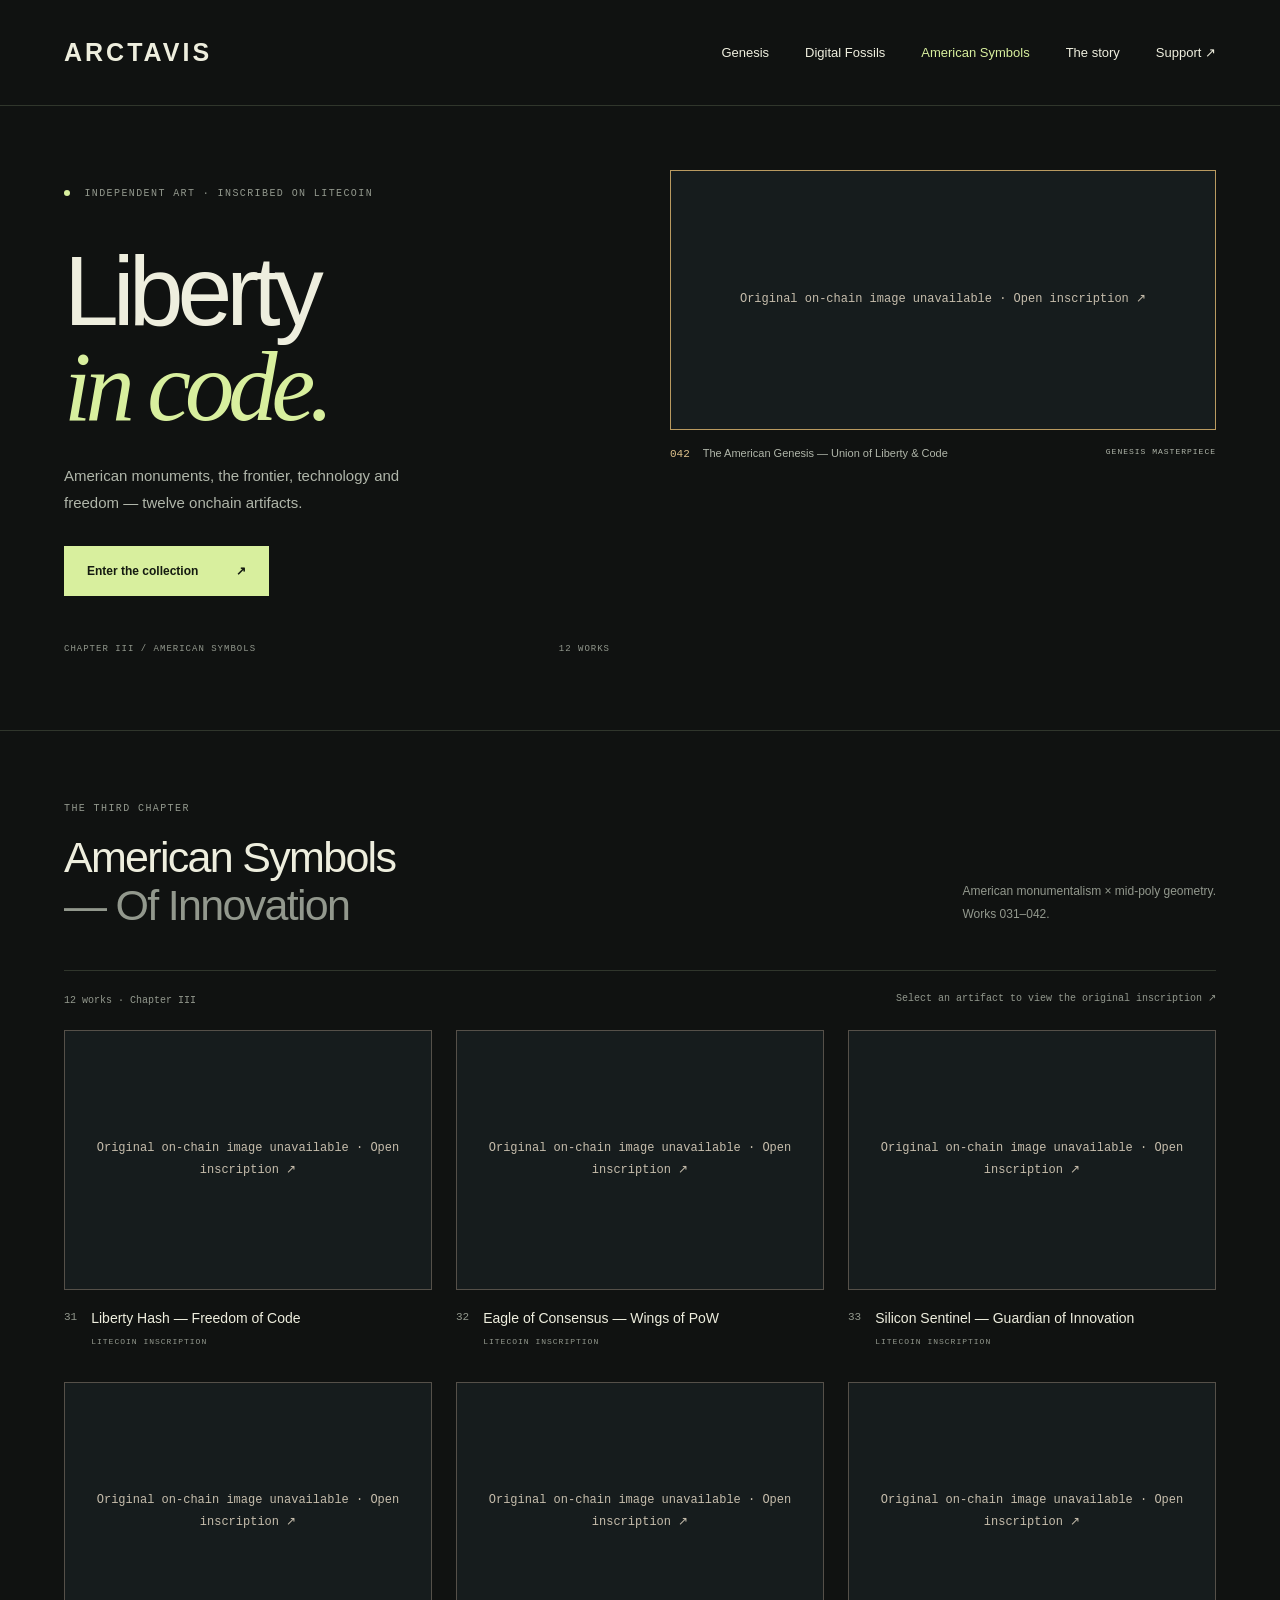
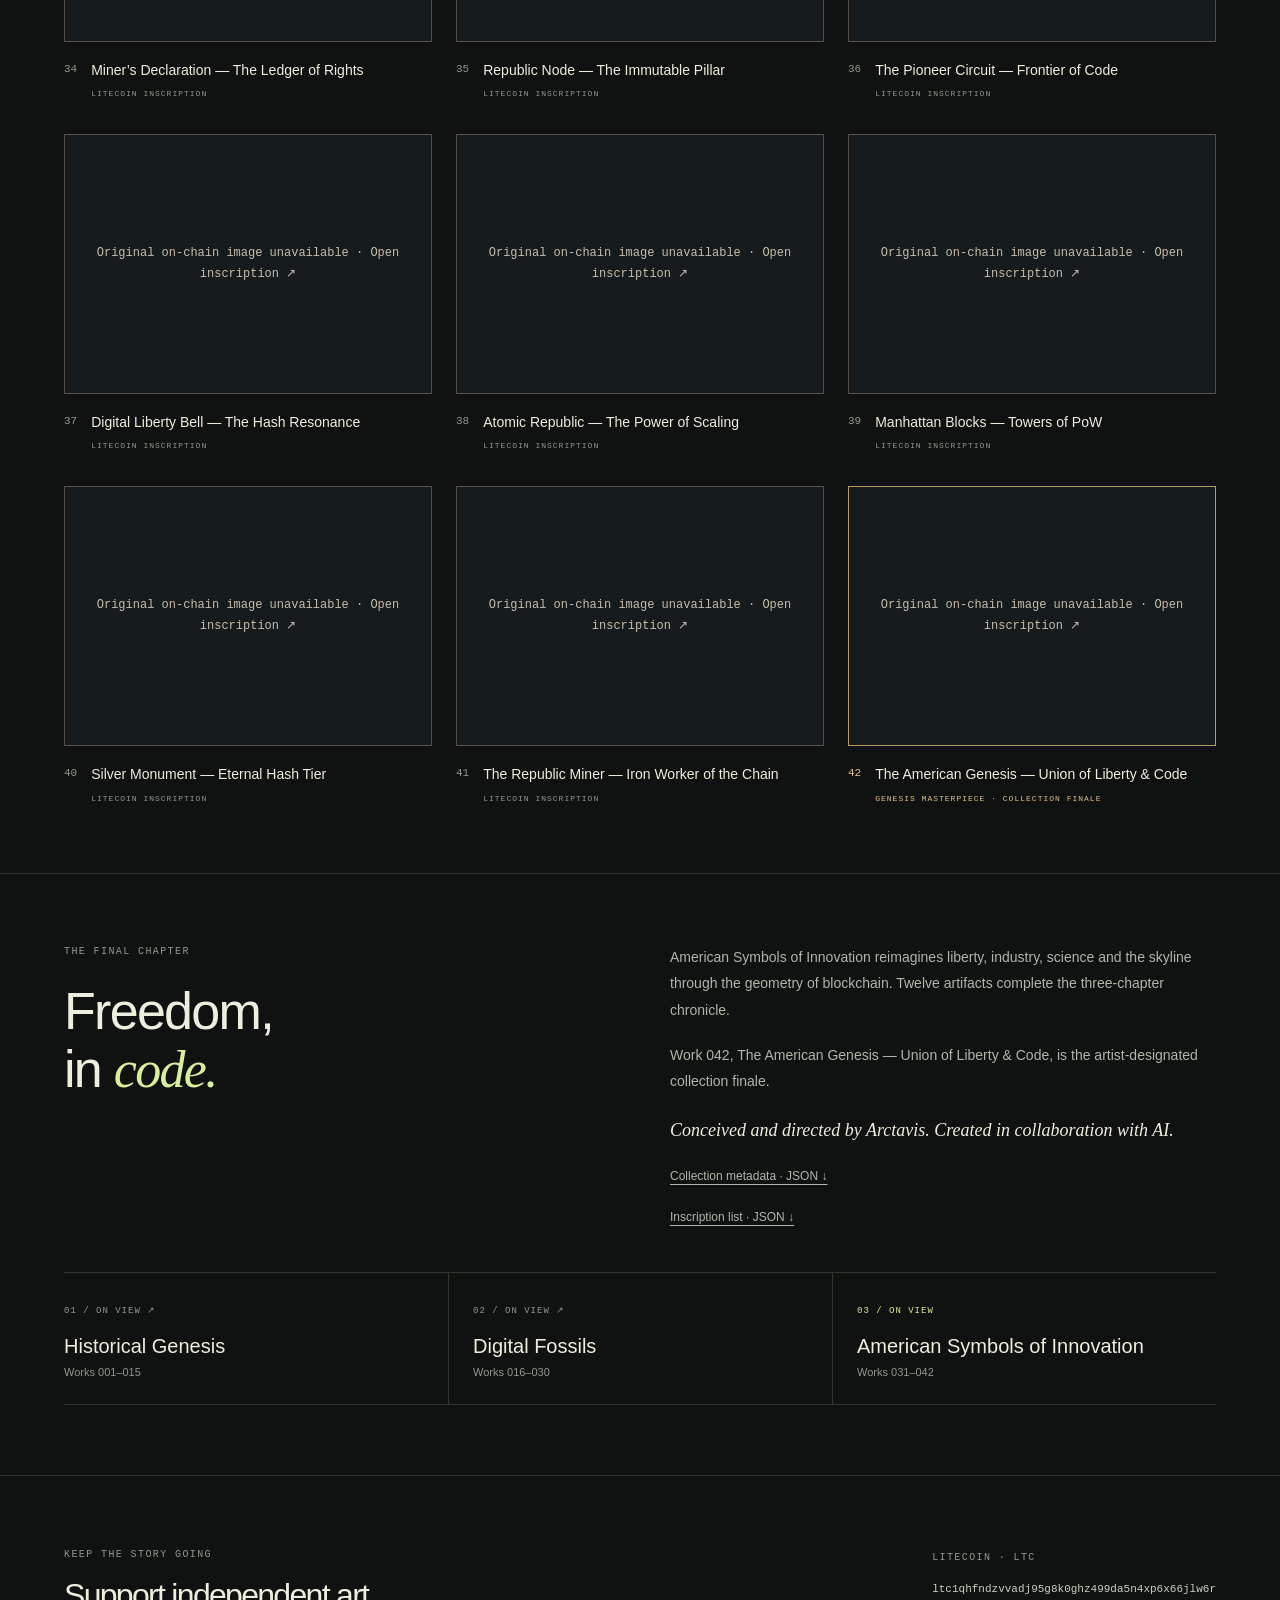
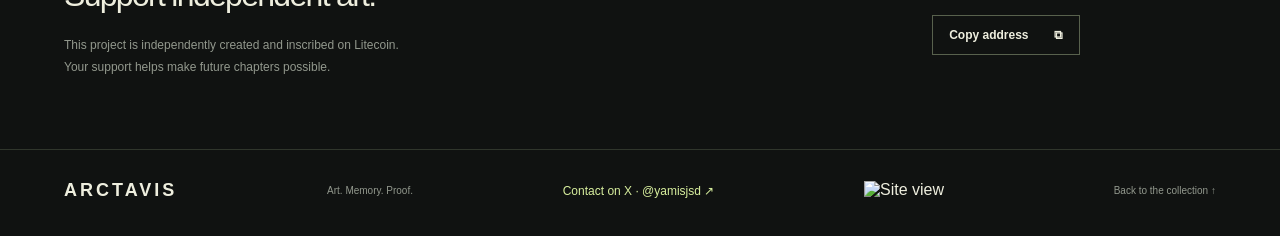
==== american-symbols.html @ 3dd3d14c "Publish American Symbols collection page and feature The American Genesis" ====
<!doctype html>
<html lang="en"><head><meta charset="utf-8"><meta name="viewport" content="width=device-width,initial-scale=1"><meta name="theme-color" content="#101211"><title>American Symbols of Innovation — Arctavis</title><meta name="description" content="Chapter III: Twelve American symbols transformed into blockchain monuments."><meta property="og:title" content="American Symbols of Innovation — Arctavis"><meta property="og:description" content="15 digital artifacts. Crystals, fossils, and the architecture of blockchain."><meta property="og:type" content="website"><meta property="og:image" content="https://arctavis.github.io/assets/digital-fossils-cover.jpg"><link rel="icon" href="assets/favicon.svg" type="image/svg+xml"><link rel="stylesheet" href="styles.css"><style>.finale .art-open,.finale-hero .art-open{outline:1px solid #b99a60;outline-offset:-1px}.finale .card-meta p,.finale .number,.finale-hero figcaption b{color:#ddc18b!important}.art-open.image-missing{min-height:260px;display:flex;align-items:center;justify-content:center;border:1px solid #555049}.art-open.image-missing:before{content:"Original on-chain image unavailable · Open inscription ↗";color:#c6bdac;font:12px/1.8 monospace;text-align:center;padding:28px}@media(max-width:700px){.nav nav a[href="#story"],.nav nav a[href="#support"]{display:none}}</style></head>
<body><a class="skip" href="#collection">Skip to collection</a>
<header class="nav"><a class="wordmark" href="index.html" aria-label="Arctavis home">ARCTAVIS</a><nav aria-label="Main navigation"><a href="index.html#collection">Genesis</a><a class="fossils-nav" href="digital-fossils.html">Digital Fossils</a><a href="#collection" aria-current="page">American Symbols</a><a href="#story">The story</a><a href="#support">Support <span aria-hidden="true">↗</span></a></nav></header>
<main><section class="hero" aria-labelledby="hero-title"><div class="hero-copy"><p class="eyebrow"><span class="signal"></span> INDEPENDENT ART · INSCRIBED ON LITECOIN</p><h1 id="hero-title">Liberty<br><em>in code.</em></h1><p class="intro">American monuments, the frontier, technology and freedom — twelve onchain artifacts.</p><a class="primary" href="#collection">Enter the collection <span aria-hidden="true">↗</span></a><div class="hero-foot"><span>CHAPTER III / AMERICAN SYMBOLS</span><span>12 WORKS</span></div></div><figure class="hero-art finale-hero"><a class="art-open" href="https://ordliteverse.com/inscription/f1b0bb0ed6e54c4b1a38d1ab84c267b8b5e7d3a4c7512b67de30fae59f67fd04i0" target="_blank" rel="noopener noreferrer"><img src="https://ordliteverse.com/content/f1b0bb0ed6e54c4b1a38d1ab84c267b8b5e7d3a4c7512b67de30fae59f67fd04i0" alt="The American Genesis — Union of Liberty &amp; Code" onerror="this.hidden=true;this.parentElement.classList.add('image-missing')"></a><figcaption><span><b>042</b> The American Genesis — Union of Liberty &amp; Code</span><span>GENESIS MASTERPIECE</span></figcaption></figure></section>
<section class="collection section" id="collection" aria-labelledby="collection-title"><div class="section-heading"><div><p class="eyebrow">THE THIRD CHAPTER</p><h2 id="collection-title">American Symbols<span>— Of Innovation</span></h2></div><p class="section-note">American monumentalism × mid-poly geometry.<br>Works 031–042.</p></div><div class="toolbar"><p>12 works · Chapter III</p><p class="section-note">Select an artifact to view the original inscription ↗</p></div><div class="grid" id="gallery"><article class="card" data-number="31" data-title="liberty hash — freedom of code"><a class="art-open" href="https://ordliteverse.com/inscription/15183f2b16a85868758a79fc5dada7f83a201feec174f55950fc910d214837d4i0" target="_blank" rel="noopener noreferrer"><img src="https://ordliteverse.com/content/15183f2b16a85868758a79fc5dada7f83a201feec174f55950fc910d214837d4i0" loading="lazy" alt="Liberty Hash — Freedom of Code" onerror="this.hidden=true;this.parentElement.classList.add('image-missing')"><span class="view-label">View on-chain ↗</span></a><div class="card-meta"><span class="number">31</span><div><h3><a href="https://ordliteverse.com/inscription/15183f2b16a85868758a79fc5dada7f83a201feec174f55950fc910d214837d4i0" target="_blank" rel="noopener noreferrer">Liberty Hash — Freedom of Code</a></h3><p>LITECOIN INSCRIPTION</p></div></div></article><article class="card" data-number="32" data-title="eagle of consensus — wings of pow"><a class="art-open" href="https://ordliteverse.com/inscription/7af482c9ce7fe89d3391ea314f9f31bc5b7756cce9170e91ddce3914a5dd1d1fi0" target="_blank" rel="noopener noreferrer"><img src="https://ordliteverse.com/content/7af482c9ce7fe89d3391ea314f9f31bc5b7756cce9170e91ddce3914a5dd1d1fi0" loading="lazy" alt="Eagle of Consensus — Wings of PoW" onerror="this.hidden=true;this.parentElement.classList.add('image-missing')"><span class="view-label">View on-chain ↗</span></a><div class="card-meta"><span class="number">32</span><div><h3><a href="https://ordliteverse.com/inscription/7af482c9ce7fe89d3391ea314f9f31bc5b7756cce9170e91ddce3914a5dd1d1fi0" target="_blank" rel="noopener noreferrer">Eagle of Consensus — Wings of PoW</a></h3><p>LITECOIN INSCRIPTION</p></div></div></article><article class="card" data-number="33" data-title="silicon sentinel — guardian of innovation"><a class="art-open" href="https://ordliteverse.com/inscription/9b931ec6c95cd8af6cd1c6608737edcf9df83f6bdb415304bd1ecc7948738ea5i0" target="_blank" rel="noopener noreferrer"><img src="https://ordliteverse.com/content/9b931ec6c95cd8af6cd1c6608737edcf9df83f6bdb415304bd1ecc7948738ea5i0" loading="lazy" alt="Silicon Sentinel — Guardian of Innovation" onerror="this.hidden=true;this.parentElement.classList.add('image-missing')"><span class="view-label">View on-chain ↗</span></a><div class="card-meta"><span class="number">33</span><div><h3><a href="https://ordliteverse.com/inscription/9b931ec6c95cd8af6cd1c6608737edcf9df83f6bdb415304bd1ecc7948738ea5i0" target="_blank" rel="noopener noreferrer">Silicon Sentinel — Guardian of Innovation</a></h3><p>LITECOIN INSCRIPTION</p></div></div></article><article class="card" data-number="34" data-title="miner’s declaration — the ledger of rights"><a class="art-open" href="https://ordliteverse.com/inscription/e14909832c73f5d52e5027455448c0dd904850fe32676f9afa3134a8592a8ecbi0" target="_blank" rel="noopener noreferrer"><img src="https://ordliteverse.com/content/e14909832c73f5d52e5027455448c0dd904850fe32676f9afa3134a8592a8ecbi0" loading="lazy" alt="Miner’s Declaration — The Ledger of Rights" onerror="this.hidden=true;this.parentElement.classList.add('image-missing')"><span class="view-label">View on-chain ↗</span></a><div class="card-meta"><span class="number">34</span><div><h3><a href="https://ordliteverse.com/inscription/e14909832c73f5d52e5027455448c0dd904850fe32676f9afa3134a8592a8ecbi0" target="_blank" rel="noopener noreferrer">Miner’s Declaration — The Ledger of Rights</a></h3><p>LITECOIN INSCRIPTION</p></div></div></article><article class="card" data-number="35" data-title="republic node — the immutable pillar"><a class="art-open" href="https://ordliteverse.com/inscription/ea86748106784e988e24df90c17399979a77a7994401e64720c05c3212475f11i0" target="_blank" rel="noopener noreferrer"><img src="https://ordliteverse.com/content/ea86748106784e988e24df90c17399979a77a7994401e64720c05c3212475f11i0" loading="lazy" alt="Republic Node — The Immutable Pillar" onerror="this.hidden=true;this.parentElement.classList.add('image-missing')"><span class="view-label">View on-chain ↗</span></a><div class="card-meta"><span class="number">35</span><div><h3><a href="https://ordliteverse.com/inscription/ea86748106784e988e24df90c17399979a77a7994401e64720c05c3212475f11i0" target="_blank" rel="noopener noreferrer">Republic Node — The Immutable Pillar</a></h3><p>LITECOIN INSCRIPTION</p></div></div></article><article class="card" data-number="36" data-title="the pioneer circuit — frontier of code"><a class="art-open" href="https://ordliteverse.com/inscription/2239d1d2c532507b3ffc4c47b56d011e8f80c9292f03196b51283f4606d01c5bi0" target="_blank" rel="noopener noreferrer"><img src="https://ordliteverse.com/content/2239d1d2c532507b3ffc4c47b56d011e8f80c9292f03196b51283f4606d01c5bi0" loading="lazy" alt="The Pioneer Circuit — Frontier of Code" onerror="this.hidden=true;this.parentElement.classList.add('image-missing')"><span class="view-label">View on-chain ↗</span></a><div class="card-meta"><span class="number">36</span><div><h3><a href="https://ordliteverse.com/inscription/2239d1d2c532507b3ffc4c47b56d011e8f80c9292f03196b51283f4606d01c5bi0" target="_blank" rel="noopener noreferrer">The Pioneer Circuit — Frontier of Code</a></h3><p>LITECOIN INSCRIPTION</p></div></div></article><article class="card" data-number="37" data-title="digital liberty bell — the hash resonance"><a class="art-open" href="https://ordliteverse.com/inscription/4c88a9c4af0a66db9005c58dad72800dcf7f5d6a435867fdbad5f92e605ea95ei0" target="_blank" rel="noopener noreferrer"><img src="https://ordliteverse.com/content/4c88a9c4af0a66db9005c58dad72800dcf7f5d6a435867fdbad5f92e605ea95ei0" loading="lazy" alt="Digital Liberty Bell — The Hash Resonance" onerror="this.hidden=true;this.parentElement.classList.add('image-missing')"><span class="view-label">View on-chain ↗</span></a><div class="card-meta"><span class="number">37</span><div><h3><a href="https://ordliteverse.com/inscription/4c88a9c4af0a66db9005c58dad72800dcf7f5d6a435867fdbad5f92e605ea95ei0" target="_blank" rel="noopener noreferrer">Digital Liberty Bell — The Hash Resonance</a></h3><p>LITECOIN INSCRIPTION</p></div></div></article><article class="card" data-number="38" data-title="atomic republic — the power of scaling"><a class="art-open" href="https://ordliteverse.com/inscription/a36aa2cfb35714d8611bf5a81bebcad44affe6a17c63b07e82bc2aea7e2b9944i0" target="_blank" rel="noopener noreferrer"><img src="https://ordliteverse.com/content/a36aa2cfb35714d8611bf5a81bebcad44affe6a17c63b07e82bc2aea7e2b9944i0" loading="lazy" alt="Atomic Republic — The Power of Scaling" onerror="this.hidden=true;this.parentElement.classList.add('image-missing')"><span class="view-label">View on-chain ↗</span></a><div class="card-meta"><span class="number">38</span><div><h3><a href="https://ordliteverse.com/inscription/a36aa2cfb35714d8611bf5a81bebcad44affe6a17c63b07e82bc2aea7e2b9944i0" target="_blank" rel="noopener noreferrer">Atomic Republic — The Power of Scaling</a></h3><p>LITECOIN INSCRIPTION</p></div></div></article><article class="card" data-number="39" data-title="manhattan blocks — towers of pow"><a class="art-open" href="https://ordliteverse.com/inscription/3979771c6147d567ead39d17f5c22abf9e3d95993253645aebc56cd916d23452i0" target="_blank" rel="noopener noreferrer"><img src="https://ordliteverse.com/content/3979771c6147d567ead39d17f5c22abf9e3d95993253645aebc56cd916d23452i0" loading="lazy" alt="Manhattan Blocks — Towers of PoW" onerror="this.hidden=true;this.parentElement.classList.add('image-missing')"><span class="view-label">View on-chain ↗</span></a><div class="card-meta"><span class="number">39</span><div><h3><a href="https://ordliteverse.com/inscription/3979771c6147d567ead39d17f5c22abf9e3d95993253645aebc56cd916d23452i0" target="_blank" rel="noopener noreferrer">Manhattan Blocks — Towers of PoW</a></h3><p>LITECOIN INSCRIPTION</p></div></div></article><article class="card" data-number="40" data-title="silver monument — eternal hash tier"><a class="art-open" href="https://ordliteverse.com/inscription/85a3e68d924a9e4b980e4e4401a7a524d09108b4419ee0b0a853de8391509f10i0" target="_blank" rel="noopener noreferrer"><img src="https://ordliteverse.com/content/85a3e68d924a9e4b980e4e4401a7a524d09108b4419ee0b0a853de8391509f10i0" loading="lazy" alt="Silver Monument — Eternal Hash Tier" onerror="this.hidden=true;this.parentElement.classList.add('image-missing')"><span class="view-label">View on-chain ↗</span></a><div class="card-meta"><span class="number">40</span><div><h3><a href="https://ordliteverse.com/inscription/85a3e68d924a9e4b980e4e4401a7a524d09108b4419ee0b0a853de8391509f10i0" target="_blank" rel="noopener noreferrer">Silver Monument — Eternal Hash Tier</a></h3><p>LITECOIN INSCRIPTION</p></div></div></article><article class="card" data-number="41" data-title="the republic miner — iron worker of the chain"><a class="art-open" href="https://ordliteverse.com/inscription/e6a8d99ebe459f2b8e4897fd68af2bda6f6eb2856eaa9d832019bf7310fd89d7i0" target="_blank" rel="noopener noreferrer"><img src="https://ordliteverse.com/content/e6a8d99ebe459f2b8e4897fd68af2bda6f6eb2856eaa9d832019bf7310fd89d7i0" loading="lazy" alt="The Republic Miner — Iron Worker of the Chain" onerror="this.hidden=true;this.parentElement.classList.add('image-missing')"><span class="view-label">View on-chain ↗</span></a><div class="card-meta"><span class="number">41</span><div><h3><a href="https://ordliteverse.com/inscription/e6a8d99ebe459f2b8e4897fd68af2bda6f6eb2856eaa9d832019bf7310fd89d7i0" target="_blank" rel="noopener noreferrer">The Republic Miner — Iron Worker of the Chain</a></h3><p>LITECOIN INSCRIPTION</p></div></div></article><article class="card finale" data-number="42" data-title="the american genesis — union of liberty &amp; code"><a class="art-open" href="https://ordliteverse.com/inscription/f1b0bb0ed6e54c4b1a38d1ab84c267b8b5e7d3a4c7512b67de30fae59f67fd04i0" target="_blank" rel="noopener noreferrer"><img src="https://ordliteverse.com/content/f1b0bb0ed6e54c4b1a38d1ab84c267b8b5e7d3a4c7512b67de30fae59f67fd04i0" loading="lazy" alt="The American Genesis — Union of Liberty &amp; Code" onerror="this.hidden=true;this.parentElement.classList.add('image-missing')"><span class="view-label">View on-chain ↗</span></a><div class="card-meta"><span class="number">42</span><div><h3><a href="https://ordliteverse.com/inscription/f1b0bb0ed6e54c4b1a38d1ab84c267b8b5e7d3a4c7512b67de30fae59f67fd04i0" target="_blank" rel="noopener noreferrer">The American Genesis — Union of Liberty &amp; Code</a></h3><p>GENESIS MASTERPIECE · COLLECTION FINALE</p></div></div></article></div></section>
<section class="story section" id="story"><div><p class="eyebrow">THE FINAL CHAPTER</p><h2>Freedom,<br>in <em>code.</em></h2></div><div class="story-copy"><p>American Symbols of Innovation reimagines liberty, industry, science and the skyline through the geometry of blockchain. Twelve artifacts complete the three-chapter chronicle.</p><p>Work 042, The American Genesis — Union of Liberty &amp; Code, is the artist-designated collection finale.</p><p class="signature">Conceived and directed by Arctavis. Created in collaboration with AI.</p><p><a class="download" href="data/american-symbols/meta.json">Collection metadata · JSON ↓</a><a class="download" href="data/american-symbols/inscriptions.json">Inscription list · JSON ↓</a></p></div><div class="chapters"><a class="chapter" href="index.html#collection"><span>01 / ON VIEW ↗</span><h3>Historical Genesis</h3><p>Works 001–015</p></a><a class="chapter" href="digital-fossils.html"><span>02 / ON VIEW ↗</span><h3>Digital Fossils</h3><p>Works 016–030</p></a><div class="chapter current"><span>03 / ON VIEW</span><h3>American Symbols of Innovation</h3><p>Works 031–042</p></div></div></section>
<section class="support section" id="support"><div><p class="eyebrow">KEEP THE STORY GOING</p><h2>Support independent art.</h2><p>This project is independently created and inscribed on Litecoin.<br>Your support helps make future chapters possible.</p></div><div class="donation"><span class="eyebrow">LITECOIN · LTC</span><code id="address">ltc1qhfndzvvadj95g8k0ghz499da5n4xp6x66jlw6r</code><button id="copy-address" class="secondary">Copy address <span aria-hidden="true">⧉</span></button><span id="copy-status" role="status"></span></div></section></main>
<footer class="footer" style="flex-wrap:wrap">
<a class="wordmark" href="index.html">ARCTAVIS</a>
<p>Art. Memory. Proof.</p>
<a href="https://x.com/yamisjsd" target="_blank" rel="noopener noreferrer" style="font-size:12px;color:var(--accent)">Contact on X · @yamisjsd ↗</a>
<a href="https://hits.sh/arctavis.github.io/" target="_blank" rel="noopener noreferrer" aria-label="View site counter statistics" title="Approximate views counted since October 10, 2026; not unique visitors. Powered by Hits." style="flex:0 0 auto">
<img src="https://hits.sh/arctavis.github.io.svg?label=views&amp;color=d8ef9e&amp;labelColor=30362c" alt="Site view counter — Hits" width="100" height="20" referrerpolicy="no-referrer" style="width:auto;height:20px;max-width:180px">
</a>
<a href="#collection">Back to the collection ↑</a>
</footer>

</body></html>
---- styles.css ----
:root{color-scheme:dark;--bg:#101211;--panel:#181b18;--ink:#eeeede;--muted:#92988d;--line:#30362c;--accent:#d8ef9e}*{box-sizing:border-box}html{scroll-behavior:smooth;scroll-padding-top:30px}body{margin:0;background:var(--bg);color:var(--ink);font-family:Arial,Helvetica,sans-serif;-webkit-font-smoothing:antialiased}a{color:inherit;text-decoration:none}button,input,select{font:inherit}button,a,input,select{-webkit-tap-highlight-color:transparent}button{cursor:pointer}button:focus-visible,a:focus-visible,input:focus-visible,select:focus-visible{outline:2px solid var(--accent);outline-offset:5px}button{color:inherit}img{display:block;width:100%;height:auto}h1,h2,h3,p,figure{margin:0}.nav,.hero,.section,.footer{max-width:1440px;margin:auto;padding-left:64px;padding-right:64px}.nav{height:106px;display:flex;align-items:center;justify-content:space-between;border-bottom:1px solid var(--line)}.wordmark{font-size:25px;font-weight:800;letter-spacing:3px}.wordmark span{font-size:11px;vertical-align:top;letter-spacing:0;margin-left:5px}.nav nav{display:flex;gap:36px;font-size:13px}.nav nav a:hover,.footer a:hover{color:var(--accent)}.hero{display:grid;grid-template-columns:1fr 1fr;gap:60px;padding-top:64px;padding-bottom:76px}.hero-copy{display:flex;flex-direction:column;align-items:flex-start;padding-top:16px}.eyebrow{font-family:monospace;font-size:10px;line-height:1.6;letter-spacing:1.4px;font-weight:500;color:var(--muted)}.signal{display:inline-block;width:6px;height:6px;background:var(--accent);border-radius:50%;margin-right:7px}h1{font-size:clamp(64px,7.7vw,112px);line-height:.96;font-weight:400;letter-spacing:-6px;margin:42px 0 28px}em{font-family:Georgia,'Times New Roman',serif;font-weight:400;color:var(--accent)}.intro{font-size:15px;color:#b0b6aa;line-height:1.8;max-width:360px}.primary,.secondary{display:inline-flex;justify-content:space-between;align-items:center;gap:38px;padding:17px 22px;background:var(--accent);color:#141a10;font-size:12px;border:1px solid var(--accent);font-weight:600}.hero .primary{margin-top:30px}.primary:hover{background:#ecffd0}.hero-foot{display:flex;justify-content:space-between;width:100%;font-family:monospace;font-size:9px;letter-spacing:1px;color:var(--muted);margin-top:auto;padding-top:48px}.art-open{display:block;position:relative;width:100%;padding:0;border:0;background:#161c1d;overflow:hidden}.art-open img{aspect-ratio:1;object-fit:contain;transition:transform .45s ease}.art-open:hover img{transform:scale(1.025)}.hero-art figcaption{display:flex;justify-content:space-between;gap:10px;padding-top:17px;font-size:11px;color:#b0b6aa}.hero-art figcaption b{color:var(--accent);font-family:monospace;margin-right:10px;font-weight:400}.hero-art figcaption>span:last-child{font-size:8px;letter-spacing:1px;font-family:monospace}.section{padding-top:70px;padding-bottom:70px;border-top:1px solid var(--line)}.section-heading{display:flex;justify-content:space-between;align-items:flex-end;gap:25px}h2{font-weight:400;font-size:43px;letter-spacing:-1.7px;line-height:1.12}.section-heading h2{margin-top:16px}.section-heading h2 span{display:block;color:var(--muted)}.section-note{font-size:12px;line-height:1.9;color:var(--muted);padding-bottom:4px}.toolbar{margin-top:40px;padding:18px 0;border-top:1px solid var(--line);display:flex;align-items:center;justify-content:space-between;gap:20px}.toolbar>p{font-family:monospace;font-size:10px;color:var(--muted)}.controls{display:flex;gap:12px}.search{display:flex;align-items:center;gap:8px;border-bottom:1px solid #51584a;padding:8px 0}.search input{background:none;border:0;color:var(--ink);font-size:12px;width:170px;min-width:0}.search input::placeholder{color:var(--muted)}select{font-size:11px;background:var(--panel);color:var(--ink);border:1px solid var(--line);padding:10px;max-width:100%}.grid{display:grid;grid-template-columns:repeat(3,minmax(0,1fr));gap:36px 24px}.card-meta{display:flex;align-items:flex-start;gap:14px;padding-top:18px}.number{font-family:monospace;font-size:11px;color:var(--muted);padding-top:3px}.card h3{font-size:14px;font-weight:500;line-height:1.45}.card h3 a:hover{color:var(--accent)}.card-meta p{font-family:monospace;font-size:8px;color:var(--muted);letter-spacing:1px;margin-top:9px}.card-arrow{margin-left:auto;color:var(--accent)}.view-label{position:absolute;bottom:16px;right:16px;padding:10px 14px;background:var(--ink);color:var(--bg);font-size:11px;opacity:0;transform:translateY(8px);transition:.2s}.art-open:hover .view-label,.art-open:focus-visible .view-label{opacity:1;transform:translateY(0)}#empty{padding:45px;text-align:center;color:var(--muted)}.story{display:grid;grid-template-columns:1fr 1fr;gap:44px 60px}.story h2{margin-top:22px;font-size:52px}.story-copy{font-size:14px;line-height:1.9;color:#b0b6aa}.story-copy p+p{margin-top:18px}.story-copy .signature{font-family:Georgia,serif;font-style:italic;color:var(--ink);font-size:18px}.chapters{grid-column:1/-1;display:grid;grid-template-columns:repeat(3,1fr);border-top:1px solid var(--line);border-bottom:1px solid var(--line)}.chapter{padding:26px 24px;border-left:1px solid var(--line)}.chapter:first-child{border-left:0;padding-left:0}.chapter span{font-family:monospace;font-size:9px;letter-spacing:1px;color:var(--muted)}.chapter h3{font-weight:400;font-size:20px;margin:18px 0 8px}.chapter p{font-size:11px;color:var(--muted)}.current span{color:var(--accent)}.support{display:flex;justify-content:space-between;align-items:center;gap:50px}.support h2{font-size:32px;margin:15px 0 20px}.support p:not(.eyebrow){font-size:12px;color:var(--muted);line-height:1.9}.donation{max-width:420px}.donation code{display:block;font-size:11px;overflow-wrap:anywhere;margin:17px 0 20px;color:#cbd2c1}.secondary{background:transparent;color:var(--ink);border-color:#58614d;padding:12px 16px;gap:25px}.secondary:hover{border-color:var(--accent)}#copy-status{display:block;font-size:11px;color:var(--accent);min-height:16px;margin-top:8px}.footer{border-top:1px solid var(--line);display:flex;align-items:center;justify-content:space-between;gap:24px;padding-top:30px;padding-bottom:35px}.footer .wordmark{font-size:18px}.footer p,.footer>a:last-child{font-size:10px;color:var(--muted)}.skip{position:fixed;top:-80px;left:20px;background:var(--accent);color:var(--bg);padding:14px;z-index:100}.skip:focus{top:10px}.sr-only{position:absolute;width:1px;height:1px;padding:0;margin:-1px;overflow:hidden;clip:rect(0,0,0,0);white-space:nowrap;border:0}[hidden]{display:none!important}dialog{background:var(--bg);border:1px solid #434b3b;color:var(--ink);padding:24px;max-width:1180px;width:94vw;max-height:94dvh;overflow:auto}dialog::backdrop{background:#000c;backdrop-filter:blur(6px)}.viewer-top{display:flex;justify-content:space-between;align-items:center;margin-bottom:20px;font-size:11px;color:var(--muted);font-family:monospace}.viewer-top button,.viewer-navigation button{background:transparent;border:1px solid var(--line);padding:12px 16px;font-size:12px}.viewer-body{display:grid;grid-template-columns:minmax(0,1.35fr) minmax(0,1fr);gap:36px;align-items:center}.viewer-image img{object-fit:contain;max-height:74dvh}.viewer-details h2{margin:20px 0;font-size:34px}.viewer-details>p:not(.eyebrow){color:var(--muted);font-size:12px}.viewer-details dl{margin:30px 0;font-size:12px}.viewer-details dt{font-family:monospace;font-size:9px;color:var(--muted);letter-spacing:1px;margin-top:20px}.viewer-details dd{margin:9px 0 0;line-height:1.6;overflow-wrap:anywhere}#viewer-id{font-family:monospace;font-size:10px}.download{display:block;font-size:12px;margin-top:18px;text-decoration:underline;text-underline-offset:4px}.viewer-navigation{display:flex;justify-content:space-between;margin-top:35px;gap:10px}.viewer-navigation button:disabled{opacity:.3;cursor:default}body.modal-open{overflow:hidden}
@media(min-width:1500px){.hero{padding-top:80px;padding-bottom:90px}}@media(max-width:1000px){.nav,.hero,.section,.footer{padding-left:32px;padding-right:32px}.hero{gap:30px}h1{letter-spacing:-4px}.hero-copy{padding:0}.eyebrow{font-size:9px}.hero-art figcaption>span:last-child{display:none}.hero-foot{font-size:8px}.grid{gap:30px 18px}.support{gap:30px}.support h2{font-size:28px}}@media(max-width:700px){.nav,.hero,.section,.footer{padding-left:20px;padding-right:20px}.nav{height:80px}.wordmark{font-size:20px}.nav nav{gap:18px;font-size:11px}.nav nav a:nth-child(2){display:none}.hero{grid-template-columns:1fr;padding-top:36px;padding-bottom:44px;gap:30px}h1{font-size:80px;margin:28px 0 22px;letter-spacing:-4px}.hero-copy .intro{max-width:340px}.hero-foot{padding-top:30px;font-size:8px}.hero-art figcaption{font-size:10px}.section{padding-top:44px;padding-bottom:44px}.section-heading{display:block}h2{font-size:34px}.section-note{margin-top:20px}.toolbar{margin-top:26px;align-items:flex-start;flex-direction:column;gap:15px}.controls{width:100%;justify-content:space-between}.search{flex:1;min-width:0}.search input{width:100%}.grid{grid-template-columns:repeat(2,minmax(0,1fr));gap:26px 14px}.card-meta{gap:8px;padding-top:12px}.card h3{font-size:12px}.number{font-size:9px}.card-meta p{font-size:7px;letter-spacing:.4px}.card-arrow{display:none}.story{grid-template-columns:1fr;gap:28px}.story h2{font-size:42px}.chapters{grid-template-columns:1fr}.chapter,.chapter:first-child{padding:22px 0;border-left:0;border-bottom:1px solid var(--line)}.chapter:last-child{border-bottom:0}.chapter h3{margin:10px 0 8px}.support{display:block}.donation{margin-top:30px}.footer{flex-wrap:wrap;gap:20px}.footer p{display:none}dialog{padding:16px}.viewer-body{grid-template-columns:1fr;gap:24px}.viewer-image img{max-height:none}.viewer-details h2{font-size:28px}.viewer-details dl{margin:24px 0}.view-label{display:none}}@media(prefers-reduced-motion:reduce){html{scroll-behavior:auto}*,*:before,*:after{transition:none!important}}

.chapter[href]:hover h3{color:var(--accent)}#viewer-description{line-height:1.7;margin-top:14px}.nav nav a[aria-current="page"]{color:var(--accent)}@media(max-width:700px){.nav nav .fossils-nav{display:inline}.nav nav a[href="#story"]{display:none}.nav nav{gap:12px}}
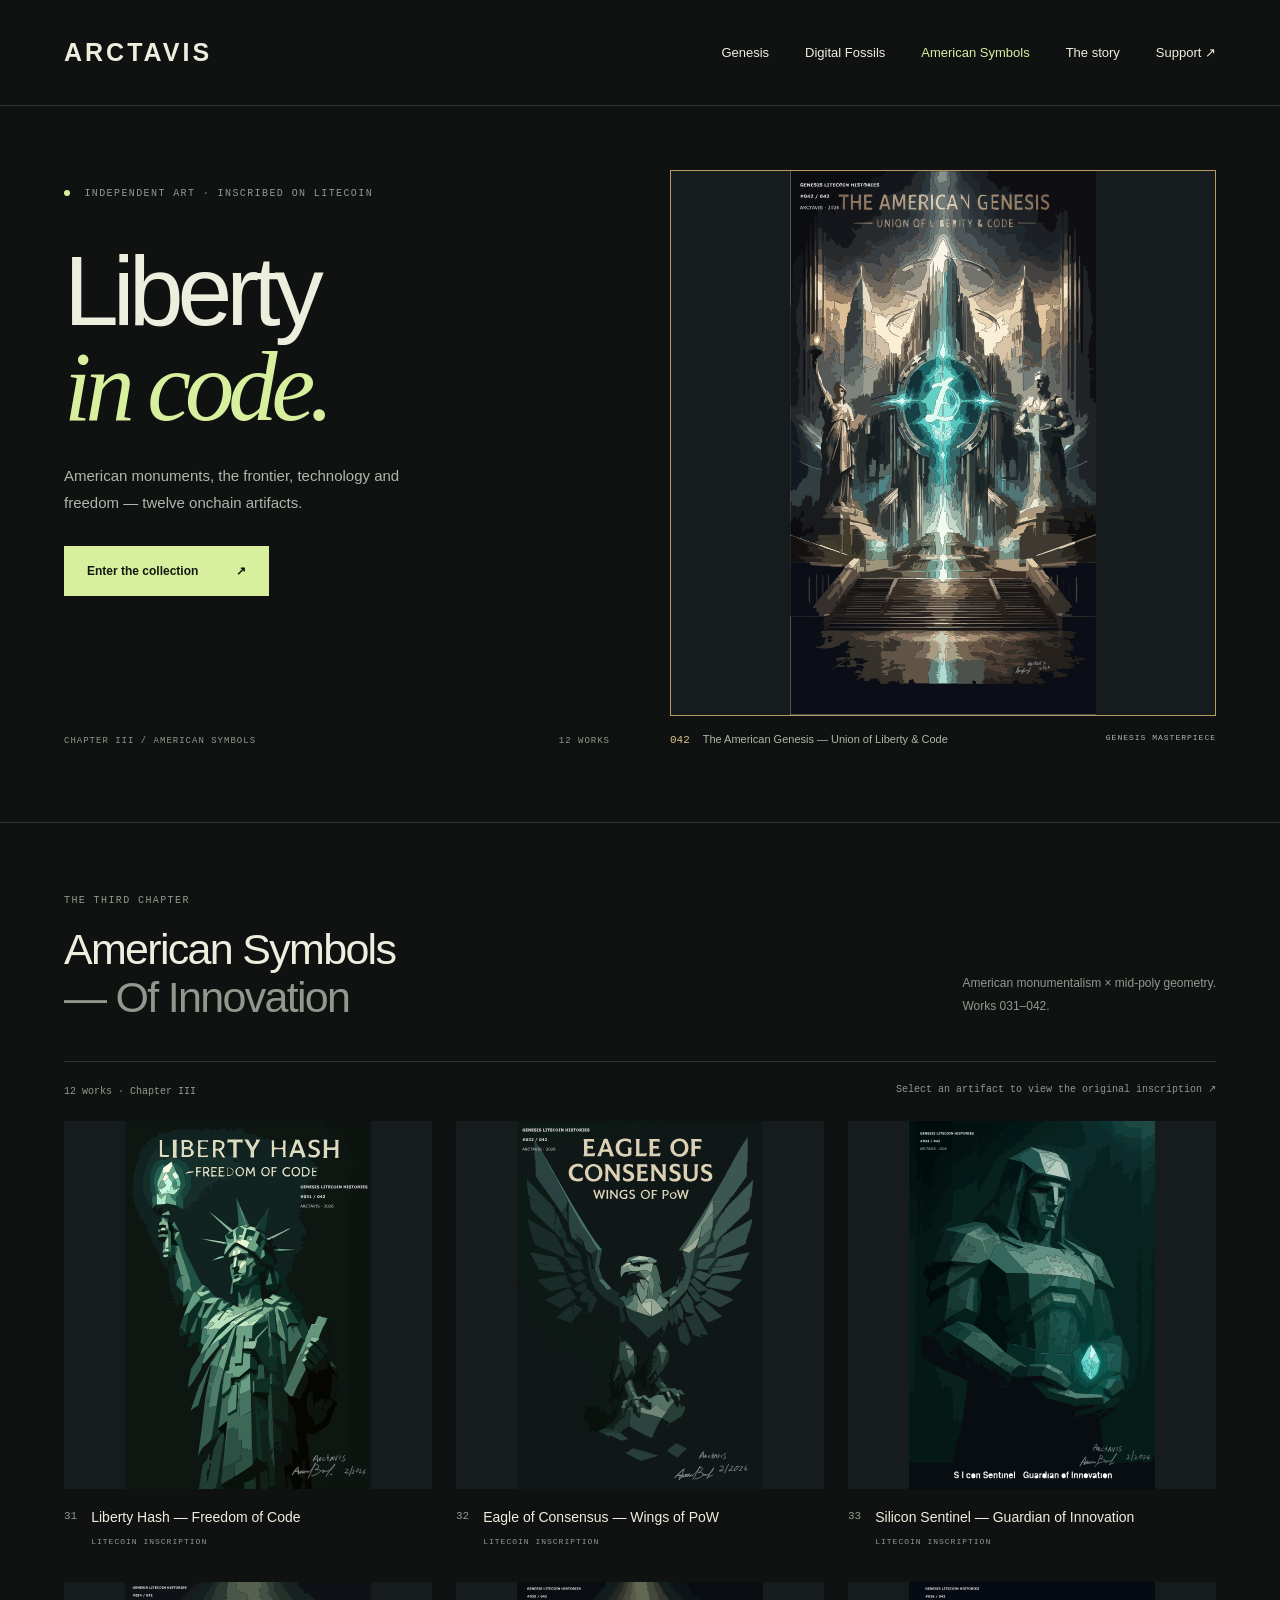
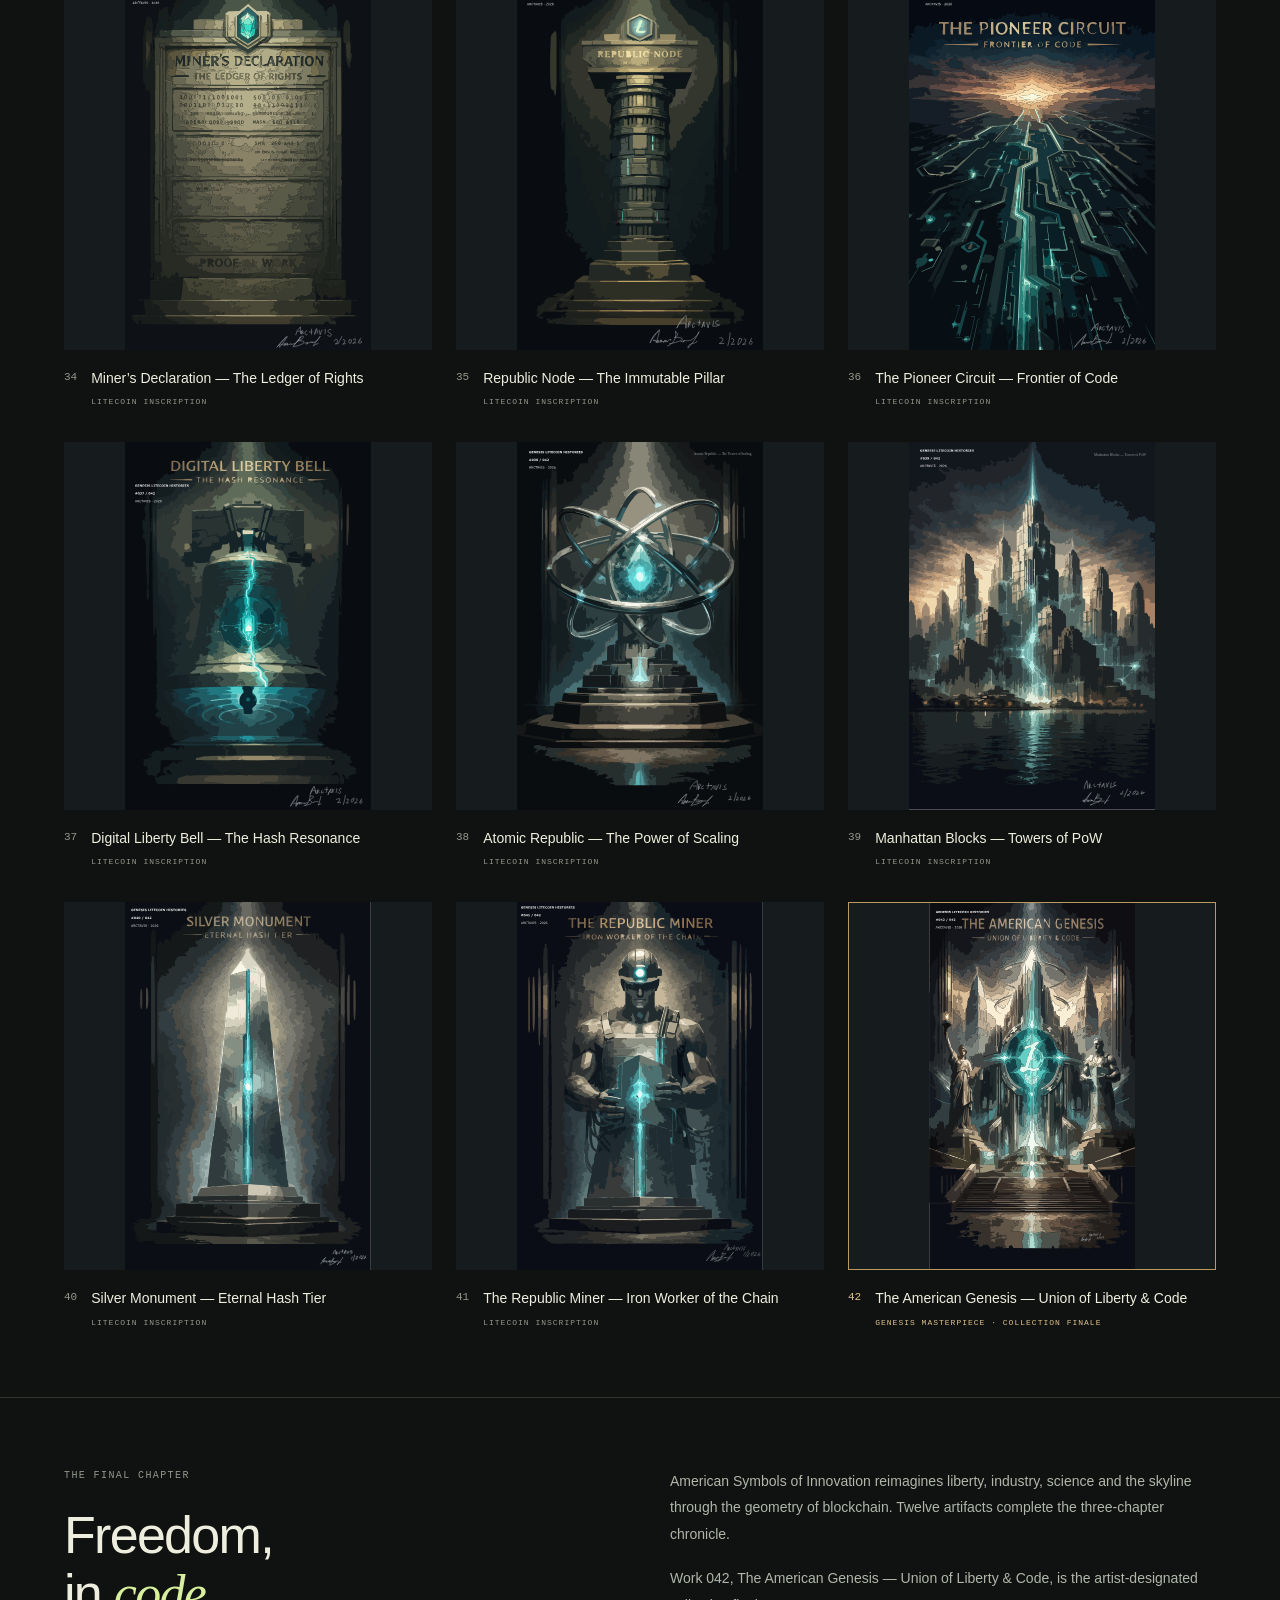
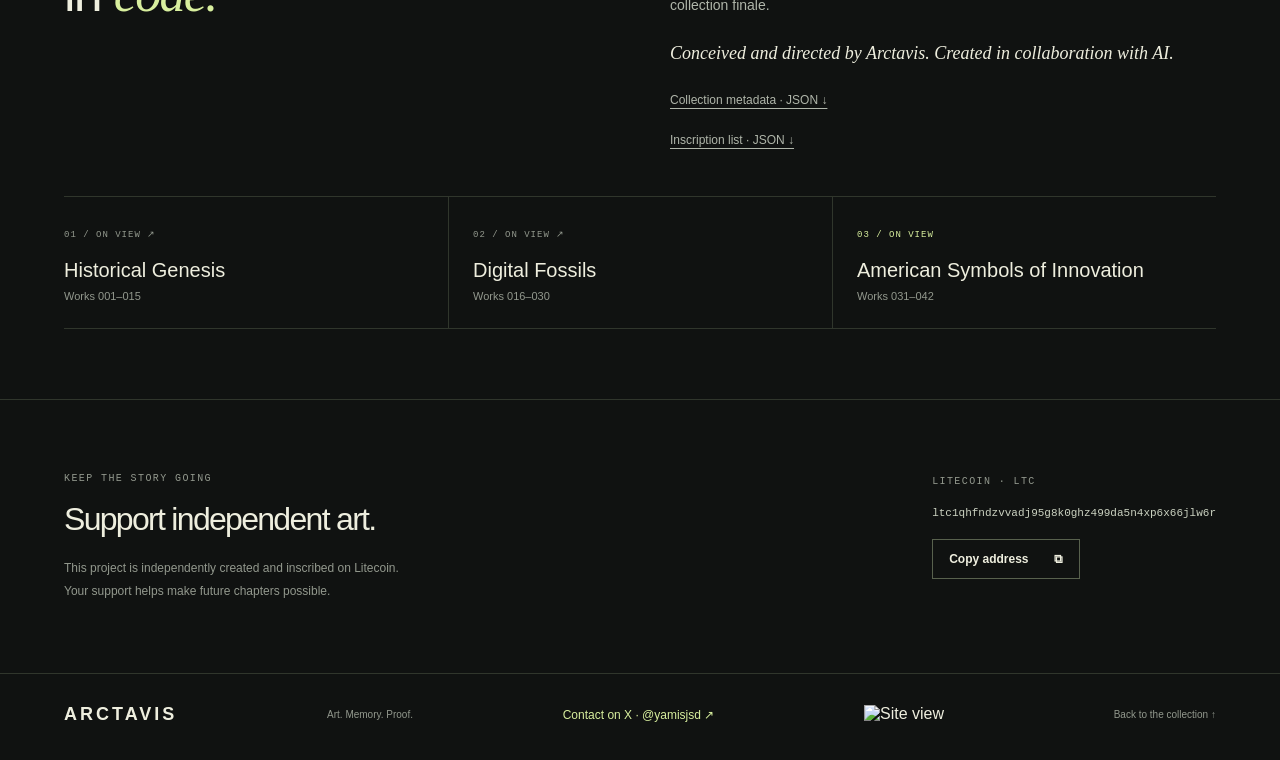
==== commit ce40fb24: "Store original American Symbols onchain SVGs locally" ====
--- a/american-symbols.html
+++ b/american-symbols.html
@@ -2,8 +2,8 @@
 <html lang="en"><head><meta charset="utf-8"><meta name="viewport" content="width=device-width,initial-scale=1"><meta name="theme-color" content="#101211"><title>American Symbols of Innovation — Arctavis</title><meta name="description" content="Chapter III: Twelve American symbols transformed into blockchain monuments."><meta property="og:title" content="American Symbols of Innovation — Arctavis"><meta property="og:description" content="15 digital artifacts. Crystals, fossils, and the architecture of blockchain."><meta property="og:type" content="website"><meta property="og:image" content="https://arctavis.github.io/assets/digital-fossils-cover.jpg"><link rel="icon" href="assets/favicon.svg" type="image/svg+xml"><link rel="stylesheet" href="styles.css"><style>.finale .art-open,.finale-hero .art-open{outline:1px solid #b99a60;outline-offset:-1px}.finale .card-meta p,.finale .number,.finale-hero figcaption b{color:#ddc18b!important}.art-open.image-missing{min-height:260px;display:flex;align-items:center;justify-content:center;border:1px solid #555049}.art-open.image-missing:before{content:"Original on-chain image unavailable · Open inscription ↗";color:#c6bdac;font:12px/1.8 monospace;text-align:center;padding:28px}@media(max-width:700px){.nav nav a[href="#story"],.nav nav a[href="#support"]{display:none}}</style></head>
 <body><a class="skip" href="#collection">Skip to collection</a>
 <header class="nav"><a class="wordmark" href="index.html" aria-label="Arctavis home">ARCTAVIS</a><nav aria-label="Main navigation"><a href="index.html#collection">Genesis</a><a class="fossils-nav" href="digital-fossils.html">Digital Fossils</a><a href="#collection" aria-current="page">American Symbols</a><a href="#story">The story</a><a href="#support">Support <span aria-hidden="true">↗</span></a></nav></header>
-<main><section class="hero" aria-labelledby="hero-title"><div class="hero-copy"><p class="eyebrow"><span class="signal"></span> INDEPENDENT ART · INSCRIBED ON LITECOIN</p><h1 id="hero-title">Liberty<br><em>in code.</em></h1><p class="intro">American monuments, the frontier, technology and freedom — twelve onchain artifacts.</p><a class="primary" href="#collection">Enter the collection <span aria-hidden="true">↗</span></a><div class="hero-foot"><span>CHAPTER III / AMERICAN SYMBOLS</span><span>12 WORKS</span></div></div><figure class="hero-art finale-hero"><a class="art-open" href="https://ordliteverse.com/inscription/f1b0bb0ed6e54c4b1a38d1ab84c267b8b5e7d3a4c7512b67de30fae59f67fd04i0" target="_blank" rel="noopener noreferrer"><img src="https://ordliteverse.com/content/f1b0bb0ed6e54c4b1a38d1ab84c267b8b5e7d3a4c7512b67de30fae59f67fd04i0" alt="The American Genesis — Union of Liberty &amp; Code" onerror="this.hidden=true;this.parentElement.classList.add('image-missing')"></a><figcaption><span><b>042</b> The American Genesis — Union of Liberty &amp; Code</span><span>GENESIS MASTERPIECE</span></figcaption></figure></section>
-<section class="collection section" id="collection" aria-labelledby="collection-title"><div class="section-heading"><div><p class="eyebrow">THE THIRD CHAPTER</p><h2 id="collection-title">American Symbols<span>— Of Innovation</span></h2></div><p class="section-note">American monumentalism × mid-poly geometry.<br>Works 031–042.</p></div><div class="toolbar"><p>12 works · Chapter III</p><p class="section-note">Select an artifact to view the original inscription ↗</p></div><div class="grid" id="gallery"><article class="card" data-number="31" data-title="liberty hash — freedom of code"><a class="art-open" href="https://ordliteverse.com/inscription/15183f2b16a85868758a79fc5dada7f83a201feec174f55950fc910d214837d4i0" target="_blank" rel="noopener noreferrer"><img src="https://ordliteverse.com/content/15183f2b16a85868758a79fc5dada7f83a201feec174f55950fc910d214837d4i0" loading="lazy" alt="Liberty Hash — Freedom of Code" onerror="this.hidden=true;this.parentElement.classList.add('image-missing')"><span class="view-label">View on-chain ↗</span></a><div class="card-meta"><span class="number">31</span><div><h3><a href="https://ordliteverse.com/inscription/15183f2b16a85868758a79fc5dada7f83a201feec174f55950fc910d214837d4i0" target="_blank" rel="noopener noreferrer">Liberty Hash — Freedom of Code</a></h3><p>LITECOIN INSCRIPTION</p></div></div></article><article class="card" data-number="32" data-title="eagle of consensus — wings of pow"><a class="art-open" href="https://ordliteverse.com/inscription/7af482c9ce7fe89d3391ea314f9f31bc5b7756cce9170e91ddce3914a5dd1d1fi0" target="_blank" rel="noopener noreferrer"><img src="https://ordliteverse.com/content/7af482c9ce7fe89d3391ea314f9f31bc5b7756cce9170e91ddce3914a5dd1d1fi0" loading="lazy" alt="Eagle of Consensus — Wings of PoW" onerror="this.hidden=true;this.parentElement.classList.add('image-missing')"><span class="view-label">View on-chain ↗</span></a><div class="card-meta"><span class="number">32</span><div><h3><a href="https://ordliteverse.com/inscription/7af482c9ce7fe89d3391ea314f9f31bc5b7756cce9170e91ddce3914a5dd1d1fi0" target="_blank" rel="noopener noreferrer">Eagle of Consensus — Wings of PoW</a></h3><p>LITECOIN INSCRIPTION</p></div></div></article><article class="card" data-number="33" data-title="silicon sentinel — guardian of innovation"><a class="art-open" href="https://ordliteverse.com/inscription/9b931ec6c95cd8af6cd1c6608737edcf9df83f6bdb415304bd1ecc7948738ea5i0" target="_blank" rel="noopener noreferrer"><img src="https://ordliteverse.com/content/9b931ec6c95cd8af6cd1c6608737edcf9df83f6bdb415304bd1ecc7948738ea5i0" loading="lazy" alt="Silicon Sentinel — Guardian of Innovation" onerror="this.hidden=true;this.parentElement.classList.add('image-missing')"><span class="view-label">View on-chain ↗</span></a><div class="card-meta"><span class="number">33</span><div><h3><a href="https://ordliteverse.com/inscription/9b931ec6c95cd8af6cd1c6608737edcf9df83f6bdb415304bd1ecc7948738ea5i0" target="_blank" rel="noopener noreferrer">Silicon Sentinel — Guardian of Innovation</a></h3><p>LITECOIN INSCRIPTION</p></div></div></article><article class="card" data-number="34" data-title="miner’s declaration — the ledger of rights"><a class="art-open" href="https://ordliteverse.com/inscription/e14909832c73f5d52e5027455448c0dd904850fe32676f9afa3134a8592a8ecbi0" target="_blank" rel="noopener noreferrer"><img src="https://ordliteverse.com/content/e14909832c73f5d52e5027455448c0dd904850fe32676f9afa3134a8592a8ecbi0" loading="lazy" alt="Miner’s Declaration — The Ledger of Rights" onerror="this.hidden=true;this.parentElement.classList.add('image-missing')"><span class="view-label">View on-chain ↗</span></a><div class="card-meta"><span class="number">34</span><div><h3><a href="https://ordliteverse.com/inscription/e14909832c73f5d52e5027455448c0dd904850fe32676f9afa3134a8592a8ecbi0" target="_blank" rel="noopener noreferrer">Miner’s Declaration — The Ledger of Rights</a></h3><p>LITECOIN INSCRIPTION</p></div></div></article><article class="card" data-number="35" data-title="republic node — the immutable pillar"><a class="art-open" href="https://ordliteverse.com/inscription/ea86748106784e988e24df90c17399979a77a7994401e64720c05c3212475f11i0" target="_blank" rel="noopener noreferrer"><img src="https://ordliteverse.com/content/ea86748106784e988e24df90c17399979a77a7994401e64720c05c3212475f11i0" loading="lazy" alt="Republic Node — The Immutable Pillar" onerror="this.hidden=true;this.parentElement.classList.add('image-missing')"><span class="view-label">View on-chain ↗</span></a><div class="card-meta"><span class="number">35</span><div><h3><a href="https://ordliteverse.com/inscription/ea86748106784e988e24df90c17399979a77a7994401e64720c05c3212475f11i0" target="_blank" rel="noopener noreferrer">Republic Node — The Immutable Pillar</a></h3><p>LITECOIN INSCRIPTION</p></div></div></article><article class="card" data-number="36" data-title="the pioneer circuit — frontier of code"><a class="art-open" href="https://ordliteverse.com/inscription/2239d1d2c532507b3ffc4c47b56d011e8f80c9292f03196b51283f4606d01c5bi0" target="_blank" rel="noopener noreferrer"><img src="https://ordliteverse.com/content/2239d1d2c532507b3ffc4c47b56d011e8f80c9292f03196b51283f4606d01c5bi0" loading="lazy" alt="The Pioneer Circuit — Frontier of Code" onerror="this.hidden=true;this.parentElement.classList.add('image-missing')"><span class="view-label">View on-chain ↗</span></a><div class="card-meta"><span class="number">36</span><div><h3><a href="https://ordliteverse.com/inscription/2239d1d2c532507b3ffc4c47b56d011e8f80c9292f03196b51283f4606d01c5bi0" target="_blank" rel="noopener noreferrer">The Pioneer Circuit — Frontier of Code</a></h3><p>LITECOIN INSCRIPTION</p></div></div></article><article class="card" data-number="37" data-title="digital liberty bell — the hash resonance"><a class="art-open" href="https://ordliteverse.com/inscription/4c88a9c4af0a66db9005c58dad72800dcf7f5d6a435867fdbad5f92e605ea95ei0" target="_blank" rel="noopener noreferrer"><img src="https://ordliteverse.com/content/4c88a9c4af0a66db9005c58dad72800dcf7f5d6a435867fdbad5f92e605ea95ei0" loading="lazy" alt="Digital Liberty Bell — The Hash Resonance" onerror="this.hidden=true;this.parentElement.classList.add('image-missing')"><span class="view-label">View on-chain ↗</span></a><div class="card-meta"><span class="number">37</span><div><h3><a href="https://ordliteverse.com/inscription/4c88a9c4af0a66db9005c58dad72800dcf7f5d6a435867fdbad5f92e605ea95ei0" target="_blank" rel="noopener noreferrer">Digital Liberty Bell — The Hash Resonance</a></h3><p>LITECOIN INSCRIPTION</p></div></div></article><article class="card" data-number="38" data-title="atomic republic — the power of scaling"><a class="art-open" href="https://ordliteverse.com/inscription/a36aa2cfb35714d8611bf5a81bebcad44affe6a17c63b07e82bc2aea7e2b9944i0" target="_blank" rel="noopener noreferrer"><img src="https://ordliteverse.com/content/a36aa2cfb35714d8611bf5a81bebcad44affe6a17c63b07e82bc2aea7e2b9944i0" loading="lazy" alt="Atomic Republic — The Power of Scaling" onerror="this.hidden=true;this.parentElement.classList.add('image-missing')"><span class="view-label">View on-chain ↗</span></a><div class="card-meta"><span class="number">38</span><div><h3><a href="https://ordliteverse.com/inscription/a36aa2cfb35714d8611bf5a81bebcad44affe6a17c63b07e82bc2aea7e2b9944i0" target="_blank" rel="noopener noreferrer">Atomic Republic — The Power of Scaling</a></h3><p>LITECOIN INSCRIPTION</p></div></div></article><article class="card" data-number="39" data-title="manhattan blocks — towers of pow"><a class="art-open" href="https://ordliteverse.com/inscription/3979771c6147d567ead39d17f5c22abf9e3d95993253645aebc56cd916d23452i0" target="_blank" rel="noopener noreferrer"><img src="https://ordliteverse.com/content/3979771c6147d567ead39d17f5c22abf9e3d95993253645aebc56cd916d23452i0" loading="lazy" alt="Manhattan Blocks — Towers of PoW" onerror="this.hidden=true;this.parentElement.classList.add('image-missing')"><span class="view-label">View on-chain ↗</span></a><div class="card-meta"><span class="number">39</span><div><h3><a href="https://ordliteverse.com/inscription/3979771c6147d567ead39d17f5c22abf9e3d95993253645aebc56cd916d23452i0" target="_blank" rel="noopener noreferrer">Manhattan Blocks — Towers of PoW</a></h3><p>LITECOIN INSCRIPTION</p></div></div></article><article class="card" data-number="40" data-title="silver monument — eternal hash tier"><a class="art-open" href="https://ordliteverse.com/inscription/85a3e68d924a9e4b980e4e4401a7a524d09108b4419ee0b0a853de8391509f10i0" target="_blank" rel="noopener noreferrer"><img src="https://ordliteverse.com/content/85a3e68d924a9e4b980e4e4401a7a524d09108b4419ee0b0a853de8391509f10i0" loading="lazy" alt="Silver Monument — Eternal Hash Tier" onerror="this.hidden=true;this.parentElement.classList.add('image-missing')"><span class="view-label">View on-chain ↗</span></a><div class="card-meta"><span class="number">40</span><div><h3><a href="https://ordliteverse.com/inscription/85a3e68d924a9e4b980e4e4401a7a524d09108b4419ee0b0a853de8391509f10i0" target="_blank" rel="noopener noreferrer">Silver Monument — Eternal Hash Tier</a></h3><p>LITECOIN INSCRIPTION</p></div></div></article><article class="card" data-number="41" data-title="the republic miner — iron worker of the chain"><a class="art-open" href="https://ordliteverse.com/inscription/e6a8d99ebe459f2b8e4897fd68af2bda6f6eb2856eaa9d832019bf7310fd89d7i0" target="_blank" rel="noopener noreferrer"><img src="https://ordliteverse.com/content/e6a8d99ebe459f2b8e4897fd68af2bda6f6eb2856eaa9d832019bf7310fd89d7i0" loading="lazy" alt="The Republic Miner — Iron Worker of the Chain" onerror="this.hidden=true;this.parentElement.classList.add('image-missing')"><span class="view-label">View on-chain ↗</span></a><div class="card-meta"><span class="number">41</span><div><h3><a href="https://ordliteverse.com/inscription/e6a8d99ebe459f2b8e4897fd68af2bda6f6eb2856eaa9d832019bf7310fd89d7i0" target="_blank" rel="noopener noreferrer">The Republic Miner — Iron Worker of the Chain</a></h3><p>LITECOIN INSCRIPTION</p></div></div></article><article class="card finale" data-number="42" data-title="the american genesis — union of liberty &amp; code"><a class="art-open" href="https://ordliteverse.com/inscription/f1b0bb0ed6e54c4b1a38d1ab84c267b8b5e7d3a4c7512b67de30fae59f67fd04i0" target="_blank" rel="noopener noreferrer"><img src="https://ordliteverse.com/content/f1b0bb0ed6e54c4b1a38d1ab84c267b8b5e7d3a4c7512b67de30fae59f67fd04i0" loading="lazy" alt="The American Genesis — Union of Liberty &amp; Code" onerror="this.hidden=true;this.parentElement.classList.add('image-missing')"><span class="view-label">View on-chain ↗</span></a><div class="card-meta"><span class="number">42</span><div><h3><a href="https://ordliteverse.com/inscription/f1b0bb0ed6e54c4b1a38d1ab84c267b8b5e7d3a4c7512b67de30fae59f67fd04i0" target="_blank" rel="noopener noreferrer">The American Genesis — Union of Liberty &amp; Code</a></h3><p>GENESIS MASTERPIECE · COLLECTION FINALE</p></div></div></article></div></section>
+<main><section class="hero" aria-labelledby="hero-title"><div class="hero-copy"><p class="eyebrow"><span class="signal"></span> INDEPENDENT ART · INSCRIBED ON LITECOIN</p><h1 id="hero-title">Liberty<br><em>in code.</em></h1><p class="intro">American monuments, the frontier, technology and freedom — twelve onchain artifacts.</p><a class="primary" href="#collection">Enter the collection <span aria-hidden="true">↗</span></a><div class="hero-foot"><span>CHAPTER III / AMERICAN SYMBOLS</span><span>12 WORKS</span></div></div><figure class="hero-art finale-hero"><a class="art-open" href="https://ordliteverse.com/inscription/f1b0bb0ed6e54c4b1a38d1ab84c267b8b5e7d3a4c7512b67de30fae59f67fd04i0" target="_blank" rel="noopener noreferrer"><img src="assets/art/042.svg" alt="The American Genesis — Union of Liberty &amp; Code" onerror="this.hidden=true;this.parentElement.classList.add('image-missing')"></a><figcaption><span><b>042</b> The American Genesis — Union of Liberty &amp; Code</span><span>GENESIS MASTERPIECE</span></figcaption></figure></section>
+<section class="collection section" id="collection" aria-labelledby="collection-title"><div class="section-heading"><div><p class="eyebrow">THE THIRD CHAPTER</p><h2 id="collection-title">American Symbols<span>— Of Innovation</span></h2></div><p class="section-note">American monumentalism × mid-poly geometry.<br>Works 031–042.</p></div><div class="toolbar"><p>12 works · Chapter III</p><p class="section-note">Select an artifact to view the original inscription ↗</p></div><div class="grid" id="gallery"><article class="card" data-number="31" data-title="liberty hash — freedom of code"><a class="art-open" href="https://ordliteverse.com/inscription/15183f2b16a85868758a79fc5dada7f83a201feec174f55950fc910d214837d4i0" target="_blank" rel="noopener noreferrer"><img src="assets/art/031.svg" loading="lazy" alt="Liberty Hash — Freedom of Code" onerror="this.hidden=true;this.parentElement.classList.add('image-missing')"><span class="view-label">View on-chain ↗</span></a><div class="card-meta"><span class="number">31</span><div><h3><a href="https://ordliteverse.com/inscription/15183f2b16a85868758a79fc5dada7f83a201feec174f55950fc910d214837d4i0" target="_blank" rel="noopener noreferrer">Liberty Hash — Freedom of Code</a></h3><p>LITECOIN INSCRIPTION</p></div></div></article><article class="card" data-number="32" data-title="eagle of consensus — wings of pow"><a class="art-open" href="https://ordliteverse.com/inscription/7af482c9ce7fe89d3391ea314f9f31bc5b7756cce9170e91ddce3914a5dd1d1fi0" target="_blank" rel="noopener noreferrer"><img src="assets/art/032.svg" loading="lazy" alt="Eagle of Consensus — Wings of PoW" onerror="this.hidden=true;this.parentElement.classList.add('image-missing')"><span class="view-label">View on-chain ↗</span></a><div class="card-meta"><span class="number">32</span><div><h3><a href="https://ordliteverse.com/inscription/7af482c9ce7fe89d3391ea314f9f31bc5b7756cce9170e91ddce3914a5dd1d1fi0" target="_blank" rel="noopener noreferrer">Eagle of Consensus — Wings of PoW</a></h3><p>LITECOIN INSCRIPTION</p></div></div></article><article class="card" data-number="33" data-title="silicon sentinel — guardian of innovation"><a class="art-open" href="https://ordliteverse.com/inscription/9b931ec6c95cd8af6cd1c6608737edcf9df83f6bdb415304bd1ecc7948738ea5i0" target="_blank" rel="noopener noreferrer"><img src="assets/art/033.svg" loading="lazy" alt="Silicon Sentinel — Guardian of Innovation" onerror="this.hidden=true;this.parentElement.classList.add('image-missing')"><span class="view-label">View on-chain ↗</span></a><div class="card-meta"><span class="number">33</span><div><h3><a href="https://ordliteverse.com/inscription/9b931ec6c95cd8af6cd1c6608737edcf9df83f6bdb415304bd1ecc7948738ea5i0" target="_blank" rel="noopener noreferrer">Silicon Sentinel — Guardian of Innovation</a></h3><p>LITECOIN INSCRIPTION</p></div></div></article><article class="card" data-number="34" data-title="miner’s declaration — the ledger of rights"><a class="art-open" href="https://ordliteverse.com/inscription/e14909832c73f5d52e5027455448c0dd904850fe32676f9afa3134a8592a8ecbi0" target="_blank" rel="noopener noreferrer"><img src="assets/art/034.svg" loading="lazy" alt="Miner’s Declaration — The Ledger of Rights" onerror="this.hidden=true;this.parentElement.classList.add('image-missing')"><span class="view-label">View on-chain ↗</span></a><div class="card-meta"><span class="number">34</span><div><h3><a href="https://ordliteverse.com/inscription/e14909832c73f5d52e5027455448c0dd904850fe32676f9afa3134a8592a8ecbi0" target="_blank" rel="noopener noreferrer">Miner’s Declaration — The Ledger of Rights</a></h3><p>LITECOIN INSCRIPTION</p></div></div></article><article class="card" data-number="35" data-title="republic node — the immutable pillar"><a class="art-open" href="https://ordliteverse.com/inscription/ea86748106784e988e24df90c17399979a77a7994401e64720c05c3212475f11i0" target="_blank" rel="noopener noreferrer"><img src="assets/art/035.svg" loading="lazy" alt="Republic Node — The Immutable Pillar" onerror="this.hidden=true;this.parentElement.classList.add('image-missing')"><span class="view-label">View on-chain ↗</span></a><div class="card-meta"><span class="number">35</span><div><h3><a href="https://ordliteverse.com/inscription/ea86748106784e988e24df90c17399979a77a7994401e64720c05c3212475f11i0" target="_blank" rel="noopener noreferrer">Republic Node — The Immutable Pillar</a></h3><p>LITECOIN INSCRIPTION</p></div></div></article><article class="card" data-number="36" data-title="the pioneer circuit — frontier of code"><a class="art-open" href="https://ordliteverse.com/inscription/2239d1d2c532507b3ffc4c47b56d011e8f80c9292f03196b51283f4606d01c5bi0" target="_blank" rel="noopener noreferrer"><img src="assets/art/036.svg" loading="lazy" alt="The Pioneer Circuit — Frontier of Code" onerror="this.hidden=true;this.parentElement.classList.add('image-missing')"><span class="view-label">View on-chain ↗</span></a><div class="card-meta"><span class="number">36</span><div><h3><a href="https://ordliteverse.com/inscription/2239d1d2c532507b3ffc4c47b56d011e8f80c9292f03196b51283f4606d01c5bi0" target="_blank" rel="noopener noreferrer">The Pioneer Circuit — Frontier of Code</a></h3><p>LITECOIN INSCRIPTION</p></div></div></article><article class="card" data-number="37" data-title="digital liberty bell — the hash resonance"><a class="art-open" href="https://ordliteverse.com/inscription/4c88a9c4af0a66db9005c58dad72800dcf7f5d6a435867fdbad5f92e605ea95ei0" target="_blank" rel="noopener noreferrer"><img src="assets/art/037.svg" loading="lazy" alt="Digital Liberty Bell — The Hash Resonance" onerror="this.hidden=true;this.parentElement.classList.add('image-missing')"><span class="view-label">View on-chain ↗</span></a><div class="card-meta"><span class="number">37</span><div><h3><a href="https://ordliteverse.com/inscription/4c88a9c4af0a66db9005c58dad72800dcf7f5d6a435867fdbad5f92e605ea95ei0" target="_blank" rel="noopener noreferrer">Digital Liberty Bell — The Hash Resonance</a></h3><p>LITECOIN INSCRIPTION</p></div></div></article><article class="card" data-number="38" data-title="atomic republic — the power of scaling"><a class="art-open" href="https://ordliteverse.com/inscription/a36aa2cfb35714d8611bf5a81bebcad44affe6a17c63b07e82bc2aea7e2b9944i0" target="_blank" rel="noopener noreferrer"><img src="assets/art/038.svg" loading="lazy" alt="Atomic Republic — The Power of Scaling" onerror="this.hidden=true;this.parentElement.classList.add('image-missing')"><span class="view-label">View on-chain ↗</span></a><div class="card-meta"><span class="number">38</span><div><h3><a href="https://ordliteverse.com/inscription/a36aa2cfb35714d8611bf5a81bebcad44affe6a17c63b07e82bc2aea7e2b9944i0" target="_blank" rel="noopener noreferrer">Atomic Republic — The Power of Scaling</a></h3><p>LITECOIN INSCRIPTION</p></div></div></article><article class="card" data-number="39" data-title="manhattan blocks — towers of pow"><a class="art-open" href="https://ordliteverse.com/inscription/3979771c6147d567ead39d17f5c22abf9e3d95993253645aebc56cd916d23452i0" target="_blank" rel="noopener noreferrer"><img src="assets/art/039.svg" loading="lazy" alt="Manhattan Blocks — Towers of PoW" onerror="this.hidden=true;this.parentElement.classList.add('image-missing')"><span class="view-label">View on-chain ↗</span></a><div class="card-meta"><span class="number">39</span><div><h3><a href="https://ordliteverse.com/inscription/3979771c6147d567ead39d17f5c22abf9e3d95993253645aebc56cd916d23452i0" target="_blank" rel="noopener noreferrer">Manhattan Blocks — Towers of PoW</a></h3><p>LITECOIN INSCRIPTION</p></div></div></article><article class="card" data-number="40" data-title="silver monument — eternal hash tier"><a class="art-open" href="https://ordliteverse.com/inscription/85a3e68d924a9e4b980e4e4401a7a524d09108b4419ee0b0a853de8391509f10i0" target="_blank" rel="noopener noreferrer"><img src="assets/art/040.svg" loading="lazy" alt="Silver Monument — Eternal Hash Tier" onerror="this.hidden=true;this.parentElement.classList.add('image-missing')"><span class="view-label">View on-chain ↗</span></a><div class="card-meta"><span class="number">40</span><div><h3><a href="https://ordliteverse.com/inscription/85a3e68d924a9e4b980e4e4401a7a524d09108b4419ee0b0a853de8391509f10i0" target="_blank" rel="noopener noreferrer">Silver Monument — Eternal Hash Tier</a></h3><p>LITECOIN INSCRIPTION</p></div></div></article><article class="card" data-number="41" data-title="the republic miner — iron worker of the chain"><a class="art-open" href="https://ordliteverse.com/inscription/e6a8d99ebe459f2b8e4897fd68af2bda6f6eb2856eaa9d832019bf7310fd89d7i0" target="_blank" rel="noopener noreferrer"><img src="assets/art/041.svg" loading="lazy" alt="The Republic Miner — Iron Worker of the Chain" onerror="this.hidden=true;this.parentElement.classList.add('image-missing')"><span class="view-label">View on-chain ↗</span></a><div class="card-meta"><span class="number">41</span><div><h3><a href="https://ordliteverse.com/inscription/e6a8d99ebe459f2b8e4897fd68af2bda6f6eb2856eaa9d832019bf7310fd89d7i0" target="_blank" rel="noopener noreferrer">The Republic Miner — Iron Worker of the Chain</a></h3><p>LITECOIN INSCRIPTION</p></div></div></article><article class="card finale" data-number="42" data-title="the american genesis — union of liberty &amp; code"><a class="art-open" href="https://ordliteverse.com/inscription/f1b0bb0ed6e54c4b1a38d1ab84c267b8b5e7d3a4c7512b67de30fae59f67fd04i0" target="_blank" rel="noopener noreferrer"><img src="assets/art/042.svg" loading="lazy" alt="The American Genesis — Union of Liberty &amp; Code" onerror="this.hidden=true;this.parentElement.classList.add('image-missing')"><span class="view-label">View on-chain ↗</span></a><div class="card-meta"><span class="number">42</span><div><h3><a href="https://ordliteverse.com/inscription/f1b0bb0ed6e54c4b1a38d1ab84c267b8b5e7d3a4c7512b67de30fae59f67fd04i0" target="_blank" rel="noopener noreferrer">The American Genesis — Union of Liberty &amp; Code</a></h3><p>GENESIS MASTERPIECE · COLLECTION FINALE</p></div></div></article></div></section>
 <section class="story section" id="story"><div><p class="eyebrow">THE FINAL CHAPTER</p><h2>Freedom,<br>in <em>code.</em></h2></div><div class="story-copy"><p>American Symbols of Innovation reimagines liberty, industry, science and the skyline through the geometry of blockchain. Twelve artifacts complete the three-chapter chronicle.</p><p>Work 042, The American Genesis — Union of Liberty &amp; Code, is the artist-designated collection finale.</p><p class="signature">Conceived and directed by Arctavis. Created in collaboration with AI.</p><p><a class="download" href="data/american-symbols/meta.json">Collection metadata · JSON ↓</a><a class="download" href="data/american-symbols/inscriptions.json">Inscription list · JSON ↓</a></p></div><div class="chapters"><a class="chapter" href="index.html#collection"><span>01 / ON VIEW ↗</span><h3>Historical Genesis</h3><p>Works 001–015</p></a><a class="chapter" href="digital-fossils.html"><span>02 / ON VIEW ↗</span><h3>Digital Fossils</h3><p>Works 016–030</p></a><div class="chapter current"><span>03 / ON VIEW</span><h3>American Symbols of Innovation</h3><p>Works 031–042</p></div></div></section>
 <section class="support section" id="support"><div><p class="eyebrow">KEEP THE STORY GOING</p><h2>Support independent art.</h2><p>This project is independently created and inscribed on Litecoin.<br>Your support helps make future chapters possible.</p></div><div class="donation"><span class="eyebrow">LITECOIN · LTC</span><code id="address">ltc1qhfndzvvadj95g8k0ghz499da5n4xp6x66jlw6r</code><button id="copy-address" class="secondary">Copy address <span aria-hidden="true">⧉</span></button><span id="copy-status" role="status"></span></div></section></main>
 <footer class="footer" style="flex-wrap:wrap">
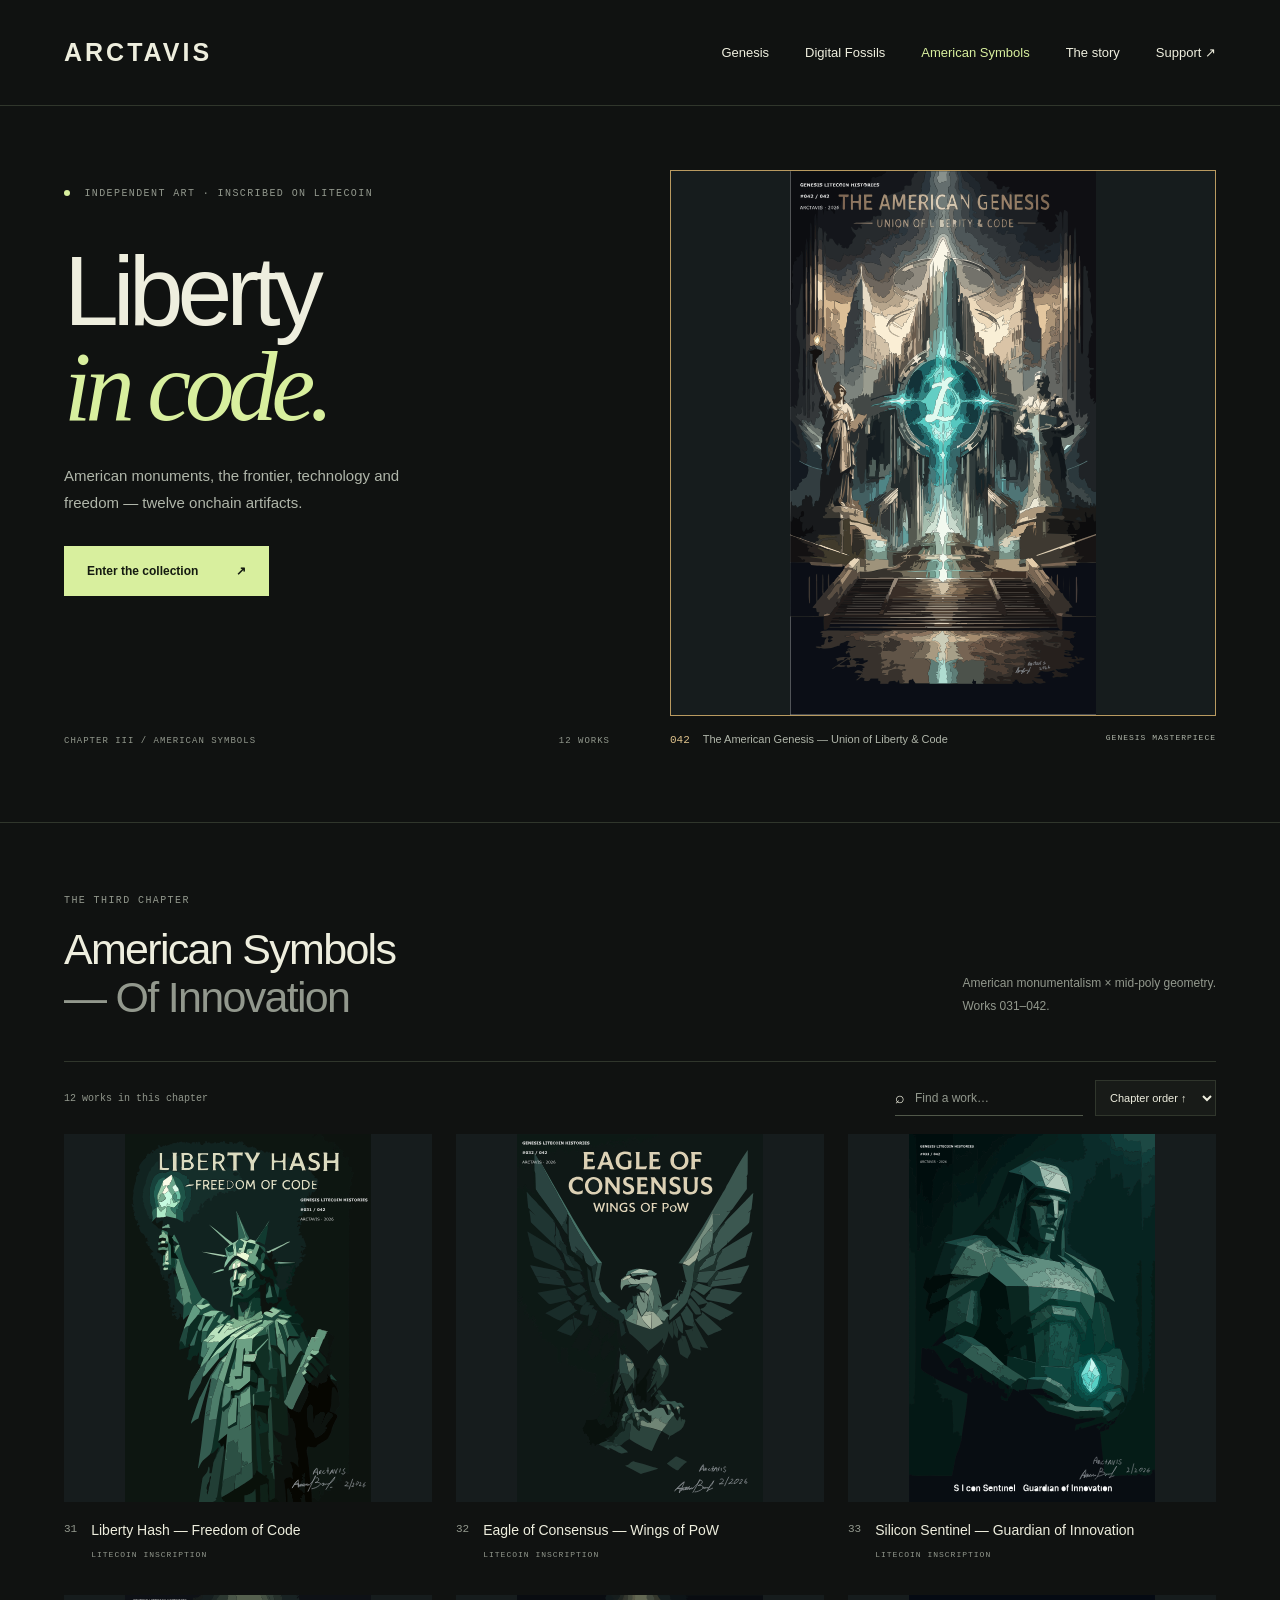
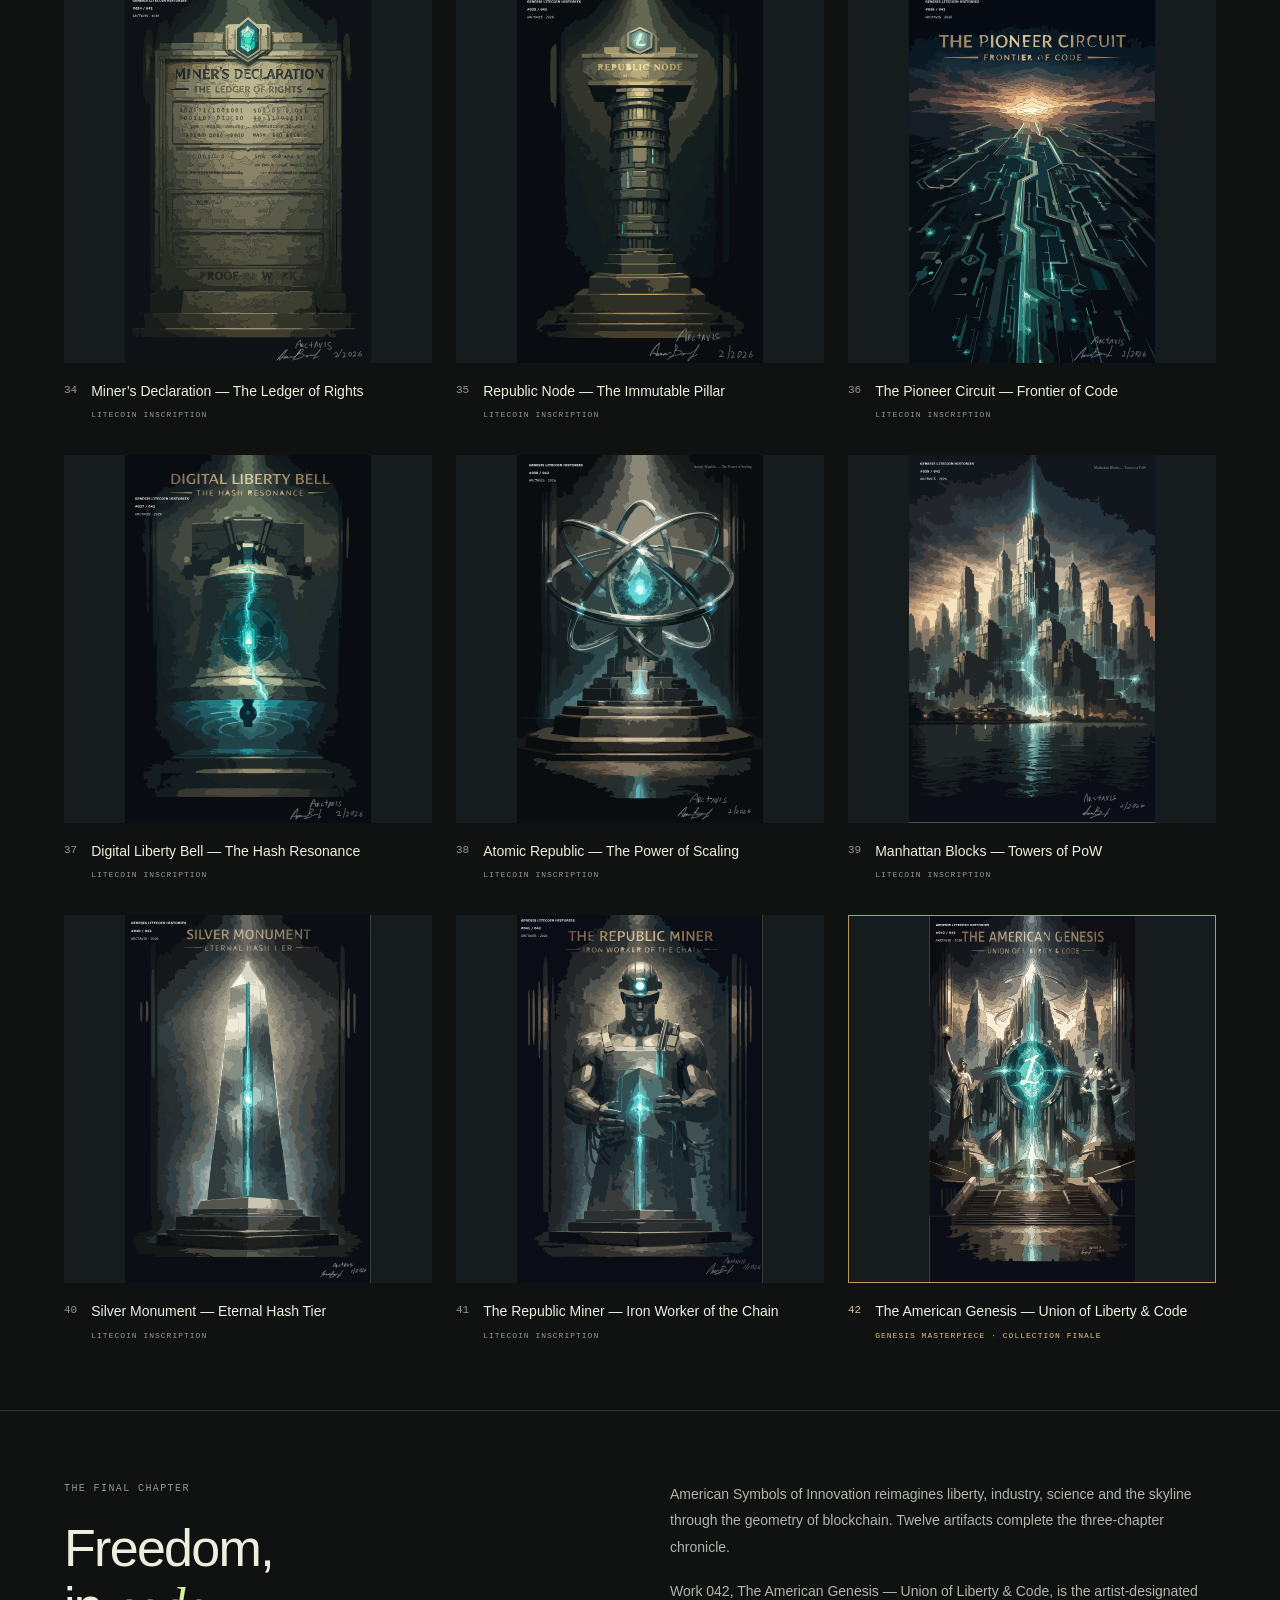
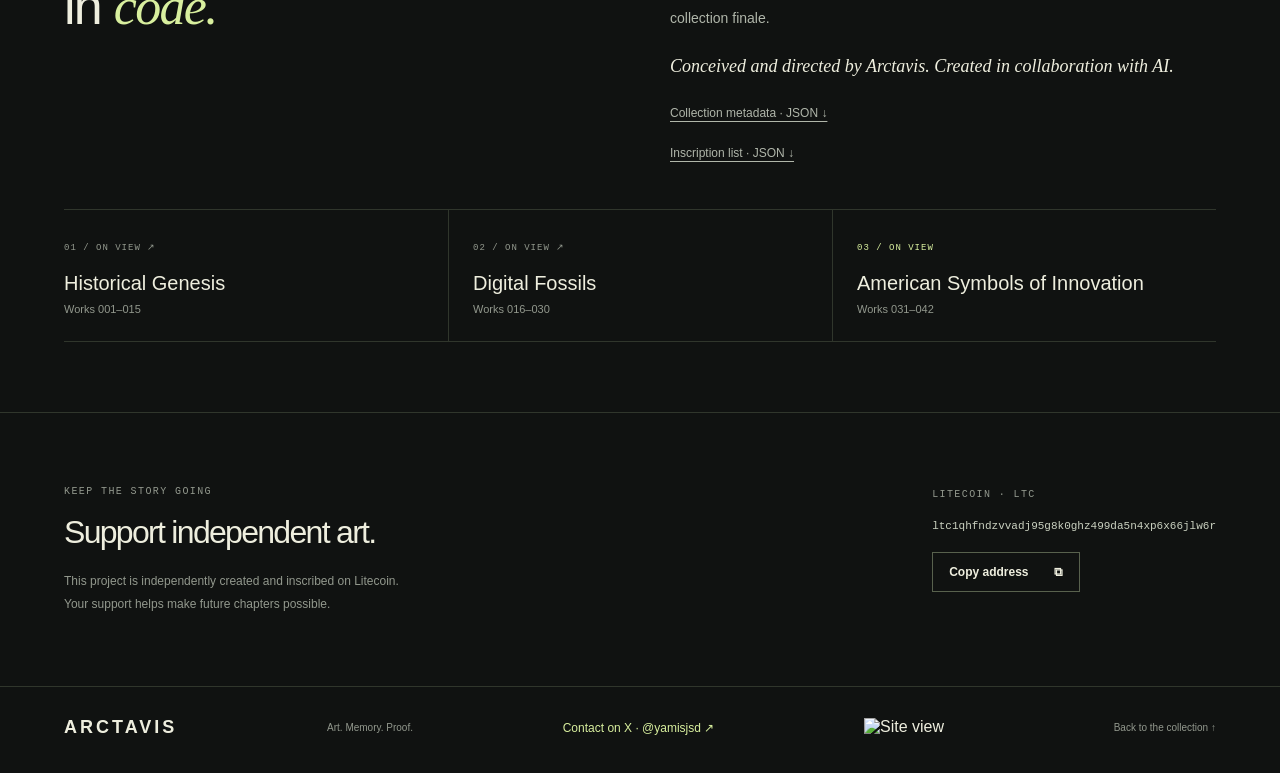
==== commit f21fb603: "Use local Chapter III SVGs and activate gallery viewer" ====
--- a/american-symbols.html
+++ b/american-symbols.html
@@ -1,9 +1,9 @@
 <!doctype html>
-<html lang="en"><head><meta charset="utf-8"><meta name="viewport" content="width=device-width,initial-scale=1"><meta name="theme-color" content="#101211"><title>American Symbols of Innovation — Arctavis</title><meta name="description" content="Chapter III: Twelve American symbols transformed into blockchain monuments."><meta property="og:title" content="American Symbols of Innovation — Arctavis"><meta property="og:description" content="15 digital artifacts. Crystals, fossils, and the architecture of blockchain."><meta property="og:type" content="website"><meta property="og:image" content="https://arctavis.github.io/assets/digital-fossils-cover.jpg"><link rel="icon" href="assets/favicon.svg" type="image/svg+xml"><link rel="stylesheet" href="styles.css"><style>.finale .art-open,.finale-hero .art-open{outline:1px solid #b99a60;outline-offset:-1px}.finale .card-meta p,.finale .number,.finale-hero figcaption b{color:#ddc18b!important}.art-open.image-missing{min-height:260px;display:flex;align-items:center;justify-content:center;border:1px solid #555049}.art-open.image-missing:before{content:"Original on-chain image unavailable · Open inscription ↗";color:#c6bdac;font:12px/1.8 monospace;text-align:center;padding:28px}@media(max-width:700px){.nav nav a[href="#story"],.nav nav a[href="#support"]{display:none}}</style></head>
+<html lang="en"><head><meta charset="utf-8"><meta name="viewport" content="width=device-width,initial-scale=1"><meta name="theme-color" content="#101211"><title>American Symbols of Innovation — Arctavis</title><meta name="description" content="Chapter III: Twelve American symbols transformed into blockchain monuments."><meta property="og:title" content="American Symbols of Innovation — Arctavis"><meta property="og:description" content="12 American symbols, inscribed on Litecoin. The finale of the three-chapter collection."><meta property="og:type" content="website"><meta property="og:image" content="https://arctavis.github.io/assets/art/042.svg"><link rel="icon" href="assets/favicon.svg" type="image/svg+xml"><link rel="stylesheet" href="styles.css"><script defer src="american-symbols.js"></script><style>.finale .art-open,.finale-hero .art-open{outline:1px solid #b99a60;outline-offset:-1px}.finale .card-meta p,.finale .number,.finale-hero figcaption b{color:#ddc18b!important}.art-open.image-missing{min-height:260px;display:flex;align-items:center;justify-content:center;border:1px solid #555049}.art-open.image-missing:before{content:"Original on-chain image unavailable · Open inscription ↗";color:#c6bdac;font:12px/1.8 monospace;text-align:center;padding:28px}@media(max-width:700px){.nav nav a[href="#story"],.nav nav a[href="#support"]{display:none}}.finale-designation{font:11px/1.6 monospace;letter-spacing:1px;color:#ddc18b!important;margin-top:18px}</style></head>
 <body><a class="skip" href="#collection">Skip to collection</a>
 <header class="nav"><a class="wordmark" href="index.html" aria-label="Arctavis home">ARCTAVIS</a><nav aria-label="Main navigation"><a href="index.html#collection">Genesis</a><a class="fossils-nav" href="digital-fossils.html">Digital Fossils</a><a href="#collection" aria-current="page">American Symbols</a><a href="#story">The story</a><a href="#support">Support <span aria-hidden="true">↗</span></a></nav></header>
-<main><section class="hero" aria-labelledby="hero-title"><div class="hero-copy"><p class="eyebrow"><span class="signal"></span> INDEPENDENT ART · INSCRIBED ON LITECOIN</p><h1 id="hero-title">Liberty<br><em>in code.</em></h1><p class="intro">American monuments, the frontier, technology and freedom — twelve onchain artifacts.</p><a class="primary" href="#collection">Enter the collection <span aria-hidden="true">↗</span></a><div class="hero-foot"><span>CHAPTER III / AMERICAN SYMBOLS</span><span>12 WORKS</span></div></div><figure class="hero-art finale-hero"><a class="art-open" href="https://ordliteverse.com/inscription/f1b0bb0ed6e54c4b1a38d1ab84c267b8b5e7d3a4c7512b67de30fae59f67fd04i0" target="_blank" rel="noopener noreferrer"><img src="assets/art/042.svg" alt="The American Genesis — Union of Liberty &amp; Code" onerror="this.hidden=true;this.parentElement.classList.add('image-missing')"></a><figcaption><span><b>042</b> The American Genesis — Union of Liberty &amp; Code</span><span>GENESIS MASTERPIECE</span></figcaption></figure></section>
-<section class="collection section" id="collection" aria-labelledby="collection-title"><div class="section-heading"><div><p class="eyebrow">THE THIRD CHAPTER</p><h2 id="collection-title">American Symbols<span>— Of Innovation</span></h2></div><p class="section-note">American monumentalism × mid-poly geometry.<br>Works 031–042.</p></div><div class="toolbar"><p>12 works · Chapter III</p><p class="section-note">Select an artifact to view the original inscription ↗</p></div><div class="grid" id="gallery"><article class="card" data-number="31" data-title="liberty hash — freedom of code"><a class="art-open" href="https://ordliteverse.com/inscription/15183f2b16a85868758a79fc5dada7f83a201feec174f55950fc910d214837d4i0" target="_blank" rel="noopener noreferrer"><img src="assets/art/031.svg" loading="lazy" alt="Liberty Hash — Freedom of Code" onerror="this.hidden=true;this.parentElement.classList.add('image-missing')"><span class="view-label">View on-chain ↗</span></a><div class="card-meta"><span class="number">31</span><div><h3><a href="https://ordliteverse.com/inscription/15183f2b16a85868758a79fc5dada7f83a201feec174f55950fc910d214837d4i0" target="_blank" rel="noopener noreferrer">Liberty Hash — Freedom of Code</a></h3><p>LITECOIN INSCRIPTION</p></div></div></article><article class="card" data-number="32" data-title="eagle of consensus — wings of pow"><a class="art-open" href="https://ordliteverse.com/inscription/7af482c9ce7fe89d3391ea314f9f31bc5b7756cce9170e91ddce3914a5dd1d1fi0" target="_blank" rel="noopener noreferrer"><img src="assets/art/032.svg" loading="lazy" alt="Eagle of Consensus — Wings of PoW" onerror="this.hidden=true;this.parentElement.classList.add('image-missing')"><span class="view-label">View on-chain ↗</span></a><div class="card-meta"><span class="number">32</span><div><h3><a href="https://ordliteverse.com/inscription/7af482c9ce7fe89d3391ea314f9f31bc5b7756cce9170e91ddce3914a5dd1d1fi0" target="_blank" rel="noopener noreferrer">Eagle of Consensus — Wings of PoW</a></h3><p>LITECOIN INSCRIPTION</p></div></div></article><article class="card" data-number="33" data-title="silicon sentinel — guardian of innovation"><a class="art-open" href="https://ordliteverse.com/inscription/9b931ec6c95cd8af6cd1c6608737edcf9df83f6bdb415304bd1ecc7948738ea5i0" target="_blank" rel="noopener noreferrer"><img src="assets/art/033.svg" loading="lazy" alt="Silicon Sentinel — Guardian of Innovation" onerror="this.hidden=true;this.parentElement.classList.add('image-missing')"><span class="view-label">View on-chain ↗</span></a><div class="card-meta"><span class="number">33</span><div><h3><a href="https://ordliteverse.com/inscription/9b931ec6c95cd8af6cd1c6608737edcf9df83f6bdb415304bd1ecc7948738ea5i0" target="_blank" rel="noopener noreferrer">Silicon Sentinel — Guardian of Innovation</a></h3><p>LITECOIN INSCRIPTION</p></div></div></article><article class="card" data-number="34" data-title="miner’s declaration — the ledger of rights"><a class="art-open" href="https://ordliteverse.com/inscription/e14909832c73f5d52e5027455448c0dd904850fe32676f9afa3134a8592a8ecbi0" target="_blank" rel="noopener noreferrer"><img src="assets/art/034.svg" loading="lazy" alt="Miner’s Declaration — The Ledger of Rights" onerror="this.hidden=true;this.parentElement.classList.add('image-missing')"><span class="view-label">View on-chain ↗</span></a><div class="card-meta"><span class="number">34</span><div><h3><a href="https://ordliteverse.com/inscription/e14909832c73f5d52e5027455448c0dd904850fe32676f9afa3134a8592a8ecbi0" target="_blank" rel="noopener noreferrer">Miner’s Declaration — The Ledger of Rights</a></h3><p>LITECOIN INSCRIPTION</p></div></div></article><article class="card" data-number="35" data-title="republic node — the immutable pillar"><a class="art-open" href="https://ordliteverse.com/inscription/ea86748106784e988e24df90c17399979a77a7994401e64720c05c3212475f11i0" target="_blank" rel="noopener noreferrer"><img src="assets/art/035.svg" loading="lazy" alt="Republic Node — The Immutable Pillar" onerror="this.hidden=true;this.parentElement.classList.add('image-missing')"><span class="view-label">View on-chain ↗</span></a><div class="card-meta"><span class="number">35</span><div><h3><a href="https://ordliteverse.com/inscription/ea86748106784e988e24df90c17399979a77a7994401e64720c05c3212475f11i0" target="_blank" rel="noopener noreferrer">Republic Node — The Immutable Pillar</a></h3><p>LITECOIN INSCRIPTION</p></div></div></article><article class="card" data-number="36" data-title="the pioneer circuit — frontier of code"><a class="art-open" href="https://ordliteverse.com/inscription/2239d1d2c532507b3ffc4c47b56d011e8f80c9292f03196b51283f4606d01c5bi0" target="_blank" rel="noopener noreferrer"><img src="assets/art/036.svg" loading="lazy" alt="The Pioneer Circuit — Frontier of Code" onerror="this.hidden=true;this.parentElement.classList.add('image-missing')"><span class="view-label">View on-chain ↗</span></a><div class="card-meta"><span class="number">36</span><div><h3><a href="https://ordliteverse.com/inscription/2239d1d2c532507b3ffc4c47b56d011e8f80c9292f03196b51283f4606d01c5bi0" target="_blank" rel="noopener noreferrer">The Pioneer Circuit — Frontier of Code</a></h3><p>LITECOIN INSCRIPTION</p></div></div></article><article class="card" data-number="37" data-title="digital liberty bell — the hash resonance"><a class="art-open" href="https://ordliteverse.com/inscription/4c88a9c4af0a66db9005c58dad72800dcf7f5d6a435867fdbad5f92e605ea95ei0" target="_blank" rel="noopener noreferrer"><img src="assets/art/037.svg" loading="lazy" alt="Digital Liberty Bell — The Hash Resonance" onerror="this.hidden=true;this.parentElement.classList.add('image-missing')"><span class="view-label">View on-chain ↗</span></a><div class="card-meta"><span class="number">37</span><div><h3><a href="https://ordliteverse.com/inscription/4c88a9c4af0a66db9005c58dad72800dcf7f5d6a435867fdbad5f92e605ea95ei0" target="_blank" rel="noopener noreferrer">Digital Liberty Bell — The Hash Resonance</a></h3><p>LITECOIN INSCRIPTION</p></div></div></article><article class="card" data-number="38" data-title="atomic republic — the power of scaling"><a class="art-open" href="https://ordliteverse.com/inscription/a36aa2cfb35714d8611bf5a81bebcad44affe6a17c63b07e82bc2aea7e2b9944i0" target="_blank" rel="noopener noreferrer"><img src="assets/art/038.svg" loading="lazy" alt="Atomic Republic — The Power of Scaling" onerror="this.hidden=true;this.parentElement.classList.add('image-missing')"><span class="view-label">View on-chain ↗</span></a><div class="card-meta"><span class="number">38</span><div><h3><a href="https://ordliteverse.com/inscription/a36aa2cfb35714d8611bf5a81bebcad44affe6a17c63b07e82bc2aea7e2b9944i0" target="_blank" rel="noopener noreferrer">Atomic Republic — The Power of Scaling</a></h3><p>LITECOIN INSCRIPTION</p></div></div></article><article class="card" data-number="39" data-title="manhattan blocks — towers of pow"><a class="art-open" href="https://ordliteverse.com/inscription/3979771c6147d567ead39d17f5c22abf9e3d95993253645aebc56cd916d23452i0" target="_blank" rel="noopener noreferrer"><img src="assets/art/039.svg" loading="lazy" alt="Manhattan Blocks — Towers of PoW" onerror="this.hidden=true;this.parentElement.classList.add('image-missing')"><span class="view-label">View on-chain ↗</span></a><div class="card-meta"><span class="number">39</span><div><h3><a href="https://ordliteverse.com/inscription/3979771c6147d567ead39d17f5c22abf9e3d95993253645aebc56cd916d23452i0" target="_blank" rel="noopener noreferrer">Manhattan Blocks — Towers of PoW</a></h3><p>LITECOIN INSCRIPTION</p></div></div></article><article class="card" data-number="40" data-title="silver monument — eternal hash tier"><a class="art-open" href="https://ordliteverse.com/inscription/85a3e68d924a9e4b980e4e4401a7a524d09108b4419ee0b0a853de8391509f10i0" target="_blank" rel="noopener noreferrer"><img src="assets/art/040.svg" loading="lazy" alt="Silver Monument — Eternal Hash Tier" onerror="this.hidden=true;this.parentElement.classList.add('image-missing')"><span class="view-label">View on-chain ↗</span></a><div class="card-meta"><span class="number">40</span><div><h3><a href="https://ordliteverse.com/inscription/85a3e68d924a9e4b980e4e4401a7a524d09108b4419ee0b0a853de8391509f10i0" target="_blank" rel="noopener noreferrer">Silver Monument — Eternal Hash Tier</a></h3><p>LITECOIN INSCRIPTION</p></div></div></article><article class="card" data-number="41" data-title="the republic miner — iron worker of the chain"><a class="art-open" href="https://ordliteverse.com/inscription/e6a8d99ebe459f2b8e4897fd68af2bda6f6eb2856eaa9d832019bf7310fd89d7i0" target="_blank" rel="noopener noreferrer"><img src="assets/art/041.svg" loading="lazy" alt="The Republic Miner — Iron Worker of the Chain" onerror="this.hidden=true;this.parentElement.classList.add('image-missing')"><span class="view-label">View on-chain ↗</span></a><div class="card-meta"><span class="number">41</span><div><h3><a href="https://ordliteverse.com/inscription/e6a8d99ebe459f2b8e4897fd68af2bda6f6eb2856eaa9d832019bf7310fd89d7i0" target="_blank" rel="noopener noreferrer">The Republic Miner — Iron Worker of the Chain</a></h3><p>LITECOIN INSCRIPTION</p></div></div></article><article class="card finale" data-number="42" data-title="the american genesis — union of liberty &amp; code"><a class="art-open" href="https://ordliteverse.com/inscription/f1b0bb0ed6e54c4b1a38d1ab84c267b8b5e7d3a4c7512b67de30fae59f67fd04i0" target="_blank" rel="noopener noreferrer"><img src="assets/art/042.svg" loading="lazy" alt="The American Genesis — Union of Liberty &amp; Code" onerror="this.hidden=true;this.parentElement.classList.add('image-missing')"><span class="view-label">View on-chain ↗</span></a><div class="card-meta"><span class="number">42</span><div><h3><a href="https://ordliteverse.com/inscription/f1b0bb0ed6e54c4b1a38d1ab84c267b8b5e7d3a4c7512b67de30fae59f67fd04i0" target="_blank" rel="noopener noreferrer">The American Genesis — Union of Liberty &amp; Code</a></h3><p>GENESIS MASTERPIECE · COLLECTION FINALE</p></div></div></article></div></section>
+<main><section class="hero" aria-labelledby="hero-title"><div class="hero-copy"><p class="eyebrow"><span class="signal"></span> INDEPENDENT ART · INSCRIBED ON LITECOIN</p><h1 id="hero-title">Liberty<br><em>in code.</em></h1><p class="intro">American monuments, the frontier, technology and freedom — twelve onchain artifacts.</p><a class="primary" href="#collection">Enter the collection <span aria-hidden="true">↗</span></a><div class="hero-foot"><span>CHAPTER III / AMERICAN SYMBOLS</span><span>12 WORKS</span></div></div><figure class="hero-art finale-hero"><a class="art-open" data-number="42" href="https://ordliteverse.com/inscription/f1b0bb0ed6e54c4b1a38d1ab84c267b8b5e7d3a4c7512b67de30fae59f67fd04i0" target="_blank" rel="noopener noreferrer"><img src="assets/art/042.svg" alt="The American Genesis — Union of Liberty &amp; Code" ></a><figcaption><span><b>042</b> The American Genesis — Union of Liberty &amp; Code</span><span>GENESIS MASTERPIECE</span></figcaption></figure></section>
+<section class="collection section" id="collection" aria-labelledby="collection-title"><div class="section-heading"><div><p class="eyebrow">THE THIRD CHAPTER</p><h2 id="collection-title">American Symbols<span>— Of Innovation</span></h2></div><p class="section-note">American monumentalism × mid-poly geometry.<br>Works 031–042.</p></div><div class="toolbar"><p>12 works · Chapter III</p><p class="section-note">Select an artifact to view the original inscription ↗</p></div><div class="grid" id="gallery"><article class="card" data-number="31" data-title="liberty hash — freedom of code"><a class="art-open" href="https://ordliteverse.com/inscription/15183f2b16a85868758a79fc5dada7f83a201feec174f55950fc910d214837d4i0" target="_blank" rel="noopener noreferrer"><img src="assets/art/031.svg" loading="lazy" alt="Liberty Hash — Freedom of Code" ><span class="view-label">View on-chain ↗</span></a><div class="card-meta"><span class="number">31</span><div><h3><a href="https://ordliteverse.com/inscription/15183f2b16a85868758a79fc5dada7f83a201feec174f55950fc910d214837d4i0" target="_blank" rel="noopener noreferrer">Liberty Hash — Freedom of Code</a></h3><p>LITECOIN INSCRIPTION</p></div></div></article><article class="card" data-number="32" data-title="eagle of consensus — wings of pow"><a class="art-open" href="https://ordliteverse.com/inscription/7af482c9ce7fe89d3391ea314f9f31bc5b7756cce9170e91ddce3914a5dd1d1fi0" target="_blank" rel="noopener noreferrer"><img src="assets/art/032.svg" loading="lazy" alt="Eagle of Consensus — Wings of PoW" ><span class="view-label">View on-chain ↗</span></a><div class="card-meta"><span class="number">32</span><div><h3><a href="https://ordliteverse.com/inscription/7af482c9ce7fe89d3391ea314f9f31bc5b7756cce9170e91ddce3914a5dd1d1fi0" target="_blank" rel="noopener noreferrer">Eagle of Consensus — Wings of PoW</a></h3><p>LITECOIN INSCRIPTION</p></div></div></article><article class="card" data-number="33" data-title="silicon sentinel — guardian of innovation"><a class="art-open" href="https://ordliteverse.com/inscription/9b931ec6c95cd8af6cd1c6608737edcf9df83f6bdb415304bd1ecc7948738ea5i0" target="_blank" rel="noopener noreferrer"><img src="assets/art/033.svg" loading="lazy" alt="Silicon Sentinel — Guardian of Innovation" ><span class="view-label">View on-chain ↗</span></a><div class="card-meta"><span class="number">33</span><div><h3><a href="https://ordliteverse.com/inscription/9b931ec6c95cd8af6cd1c6608737edcf9df83f6bdb415304bd1ecc7948738ea5i0" target="_blank" rel="noopener noreferrer">Silicon Sentinel — Guardian of Innovation</a></h3><p>LITECOIN INSCRIPTION</p></div></div></article><article class="card" data-number="34" data-title="miner’s declaration — the ledger of rights"><a class="art-open" href="https://ordliteverse.com/inscription/e14909832c73f5d52e5027455448c0dd904850fe32676f9afa3134a8592a8ecbi0" target="_blank" rel="noopener noreferrer"><img src="assets/art/034.svg" loading="lazy" alt="Miner’s Declaration — The Ledger of Rights" ><span class="view-label">View on-chain ↗</span></a><div class="card-meta"><span class="number">34</span><div><h3><a href="https://ordliteverse.com/inscription/e14909832c73f5d52e5027455448c0dd904850fe32676f9afa3134a8592a8ecbi0" target="_blank" rel="noopener noreferrer">Miner’s Declaration — The Ledger of Rights</a></h3><p>LITECOIN INSCRIPTION</p></div></div></article><article class="card" data-number="35" data-title="republic node — the immutable pillar"><a class="art-open" href="https://ordliteverse.com/inscription/ea86748106784e988e24df90c17399979a77a7994401e64720c05c3212475f11i0" target="_blank" rel="noopener noreferrer"><img src="assets/art/035.svg" loading="lazy" alt="Republic Node — The Immutable Pillar" ><span class="view-label">View on-chain ↗</span></a><div class="card-meta"><span class="number">35</span><div><h3><a href="https://ordliteverse.com/inscription/ea86748106784e988e24df90c17399979a77a7994401e64720c05c3212475f11i0" target="_blank" rel="noopener noreferrer">Republic Node — The Immutable Pillar</a></h3><p>LITECOIN INSCRIPTION</p></div></div></article><article class="card" data-number="36" data-title="the pioneer circuit — frontier of code"><a class="art-open" href="https://ordliteverse.com/inscription/2239d1d2c532507b3ffc4c47b56d011e8f80c9292f03196b51283f4606d01c5bi0" target="_blank" rel="noopener noreferrer"><img src="assets/art/036.svg" loading="lazy" alt="The Pioneer Circuit — Frontier of Code" ><span class="view-label">View on-chain ↗</span></a><div class="card-meta"><span class="number">36</span><div><h3><a href="https://ordliteverse.com/inscription/2239d1d2c532507b3ffc4c47b56d011e8f80c9292f03196b51283f4606d01c5bi0" target="_blank" rel="noopener noreferrer">The Pioneer Circuit — Frontier of Code</a></h3><p>LITECOIN INSCRIPTION</p></div></div></article><article class="card" data-number="37" data-title="digital liberty bell — the hash resonance"><a class="art-open" href="https://ordliteverse.com/inscription/4c88a9c4af0a66db9005c58dad72800dcf7f5d6a435867fdbad5f92e605ea95ei0" target="_blank" rel="noopener noreferrer"><img src="assets/art/037.svg" loading="lazy" alt="Digital Liberty Bell — The Hash Resonance" ><span class="view-label">View on-chain ↗</span></a><div class="card-meta"><span class="number">37</span><div><h3><a href="https://ordliteverse.com/inscription/4c88a9c4af0a66db9005c58dad72800dcf7f5d6a435867fdbad5f92e605ea95ei0" target="_blank" rel="noopener noreferrer">Digital Liberty Bell — The Hash Resonance</a></h3><p>LITECOIN INSCRIPTION</p></div></div></article><article class="card" data-number="38" data-title="atomic republic — the power of scaling"><a class="art-open" href="https://ordliteverse.com/inscription/a36aa2cfb35714d8611bf5a81bebcad44affe6a17c63b07e82bc2aea7e2b9944i0" target="_blank" rel="noopener noreferrer"><img src="assets/art/038.svg" loading="lazy" alt="Atomic Republic — The Power of Scaling" ><span class="view-label">View on-chain ↗</span></a><div class="card-meta"><span class="number">38</span><div><h3><a href="https://ordliteverse.com/inscription/a36aa2cfb35714d8611bf5a81bebcad44affe6a17c63b07e82bc2aea7e2b9944i0" target="_blank" rel="noopener noreferrer">Atomic Republic — The Power of Scaling</a></h3><p>LITECOIN INSCRIPTION</p></div></div></article><article class="card" data-number="39" data-title="manhattan blocks — towers of pow"><a class="art-open" href="https://ordliteverse.com/inscription/3979771c6147d567ead39d17f5c22abf9e3d95993253645aebc56cd916d23452i0" target="_blank" rel="noopener noreferrer"><img src="assets/art/039.svg" loading="lazy" alt="Manhattan Blocks — Towers of PoW" ><span class="view-label">View on-chain ↗</span></a><div class="card-meta"><span class="number">39</span><div><h3><a href="https://ordliteverse.com/inscription/3979771c6147d567ead39d17f5c22abf9e3d95993253645aebc56cd916d23452i0" target="_blank" rel="noopener noreferrer">Manhattan Blocks — Towers of PoW</a></h3><p>LITECOIN INSCRIPTION</p></div></div></article><article class="card" data-number="40" data-title="silver monument — eternal hash tier"><a class="art-open" href="https://ordliteverse.com/inscription/85a3e68d924a9e4b980e4e4401a7a524d09108b4419ee0b0a853de8391509f10i0" target="_blank" rel="noopener noreferrer"><img src="assets/art/040.svg" loading="lazy" alt="Silver Monument — Eternal Hash Tier" ><span class="view-label">View on-chain ↗</span></a><div class="card-meta"><span class="number">40</span><div><h3><a href="https://ordliteverse.com/inscription/85a3e68d924a9e4b980e4e4401a7a524d09108b4419ee0b0a853de8391509f10i0" target="_blank" rel="noopener noreferrer">Silver Monument — Eternal Hash Tier</a></h3><p>LITECOIN INSCRIPTION</p></div></div></article><article class="card" data-number="41" data-title="the republic miner — iron worker of the chain"><a class="art-open" href="https://ordliteverse.com/inscription/e6a8d99ebe459f2b8e4897fd68af2bda6f6eb2856eaa9d832019bf7310fd89d7i0" target="_blank" rel="noopener noreferrer"><img src="assets/art/041.svg" loading="lazy" alt="The Republic Miner — Iron Worker of the Chain" ><span class="view-label">View on-chain ↗</span></a><div class="card-meta"><span class="number">41</span><div><h3><a href="https://ordliteverse.com/inscription/e6a8d99ebe459f2b8e4897fd68af2bda6f6eb2856eaa9d832019bf7310fd89d7i0" target="_blank" rel="noopener noreferrer">The Republic Miner — Iron Worker of the Chain</a></h3><p>LITECOIN INSCRIPTION</p></div></div></article><article class="card finale" data-number="42" data-title="the american genesis — union of liberty &amp; code"><a class="art-open" href="https://ordliteverse.com/inscription/f1b0bb0ed6e54c4b1a38d1ab84c267b8b5e7d3a4c7512b67de30fae59f67fd04i0" target="_blank" rel="noopener noreferrer"><img src="assets/art/042.svg" loading="lazy" alt="The American Genesis — Union of Liberty &amp; Code" ><span class="view-label">View on-chain ↗</span></a><div class="card-meta"><span class="number">42</span><div><h3><a href="https://ordliteverse.com/inscription/f1b0bb0ed6e54c4b1a38d1ab84c267b8b5e7d3a4c7512b67de30fae59f67fd04i0" target="_blank" rel="noopener noreferrer">The American Genesis — Union of Liberty &amp; Code</a></h3><p>GENESIS MASTERPIECE · COLLECTION FINALE</p></div></div></article></div></section>
 <section class="story section" id="story"><div><p class="eyebrow">THE FINAL CHAPTER</p><h2>Freedom,<br>in <em>code.</em></h2></div><div class="story-copy"><p>American Symbols of Innovation reimagines liberty, industry, science and the skyline through the geometry of blockchain. Twelve artifacts complete the three-chapter chronicle.</p><p>Work 042, The American Genesis — Union of Liberty &amp; Code, is the artist-designated collection finale.</p><p class="signature">Conceived and directed by Arctavis. Created in collaboration with AI.</p><p><a class="download" href="data/american-symbols/meta.json">Collection metadata · JSON ↓</a><a class="download" href="data/american-symbols/inscriptions.json">Inscription list · JSON ↓</a></p></div><div class="chapters"><a class="chapter" href="index.html#collection"><span>01 / ON VIEW ↗</span><h3>Historical Genesis</h3><p>Works 001–015</p></a><a class="chapter" href="digital-fossils.html"><span>02 / ON VIEW ↗</span><h3>Digital Fossils</h3><p>Works 016–030</p></a><div class="chapter current"><span>03 / ON VIEW</span><h3>American Symbols of Innovation</h3><p>Works 031–042</p></div></div></section>
 <section class="support section" id="support"><div><p class="eyebrow">KEEP THE STORY GOING</p><h2>Support independent art.</h2><p>This project is independently created and inscribed on Litecoin.<br>Your support helps make future chapters possible.</p></div><div class="donation"><span class="eyebrow">LITECOIN · LTC</span><code id="address">ltc1qhfndzvvadj95g8k0ghz499da5n4xp6x66jlw6r</code><button id="copy-address" class="secondary">Copy address <span aria-hidden="true">⧉</span></button><span id="copy-status" role="status"></span></div></section></main>
 <footer class="footer" style="flex-wrap:wrap">
